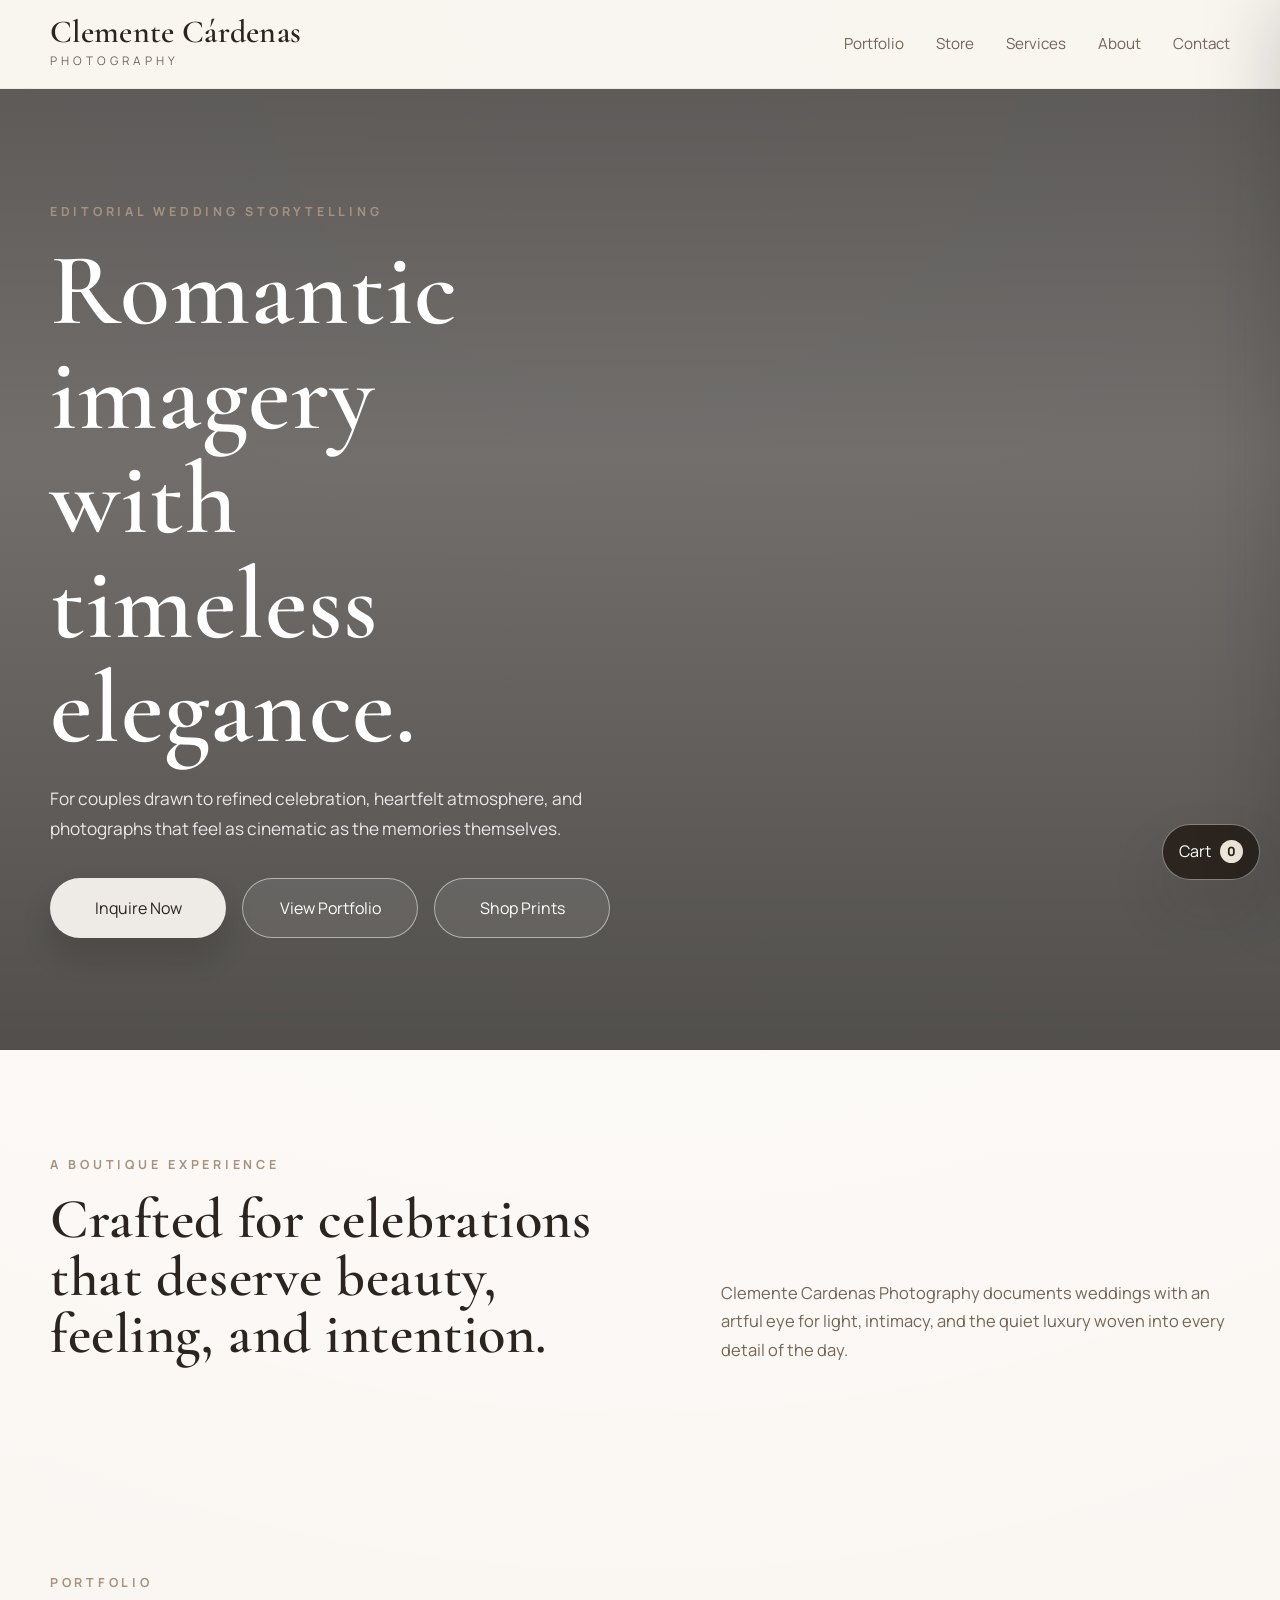
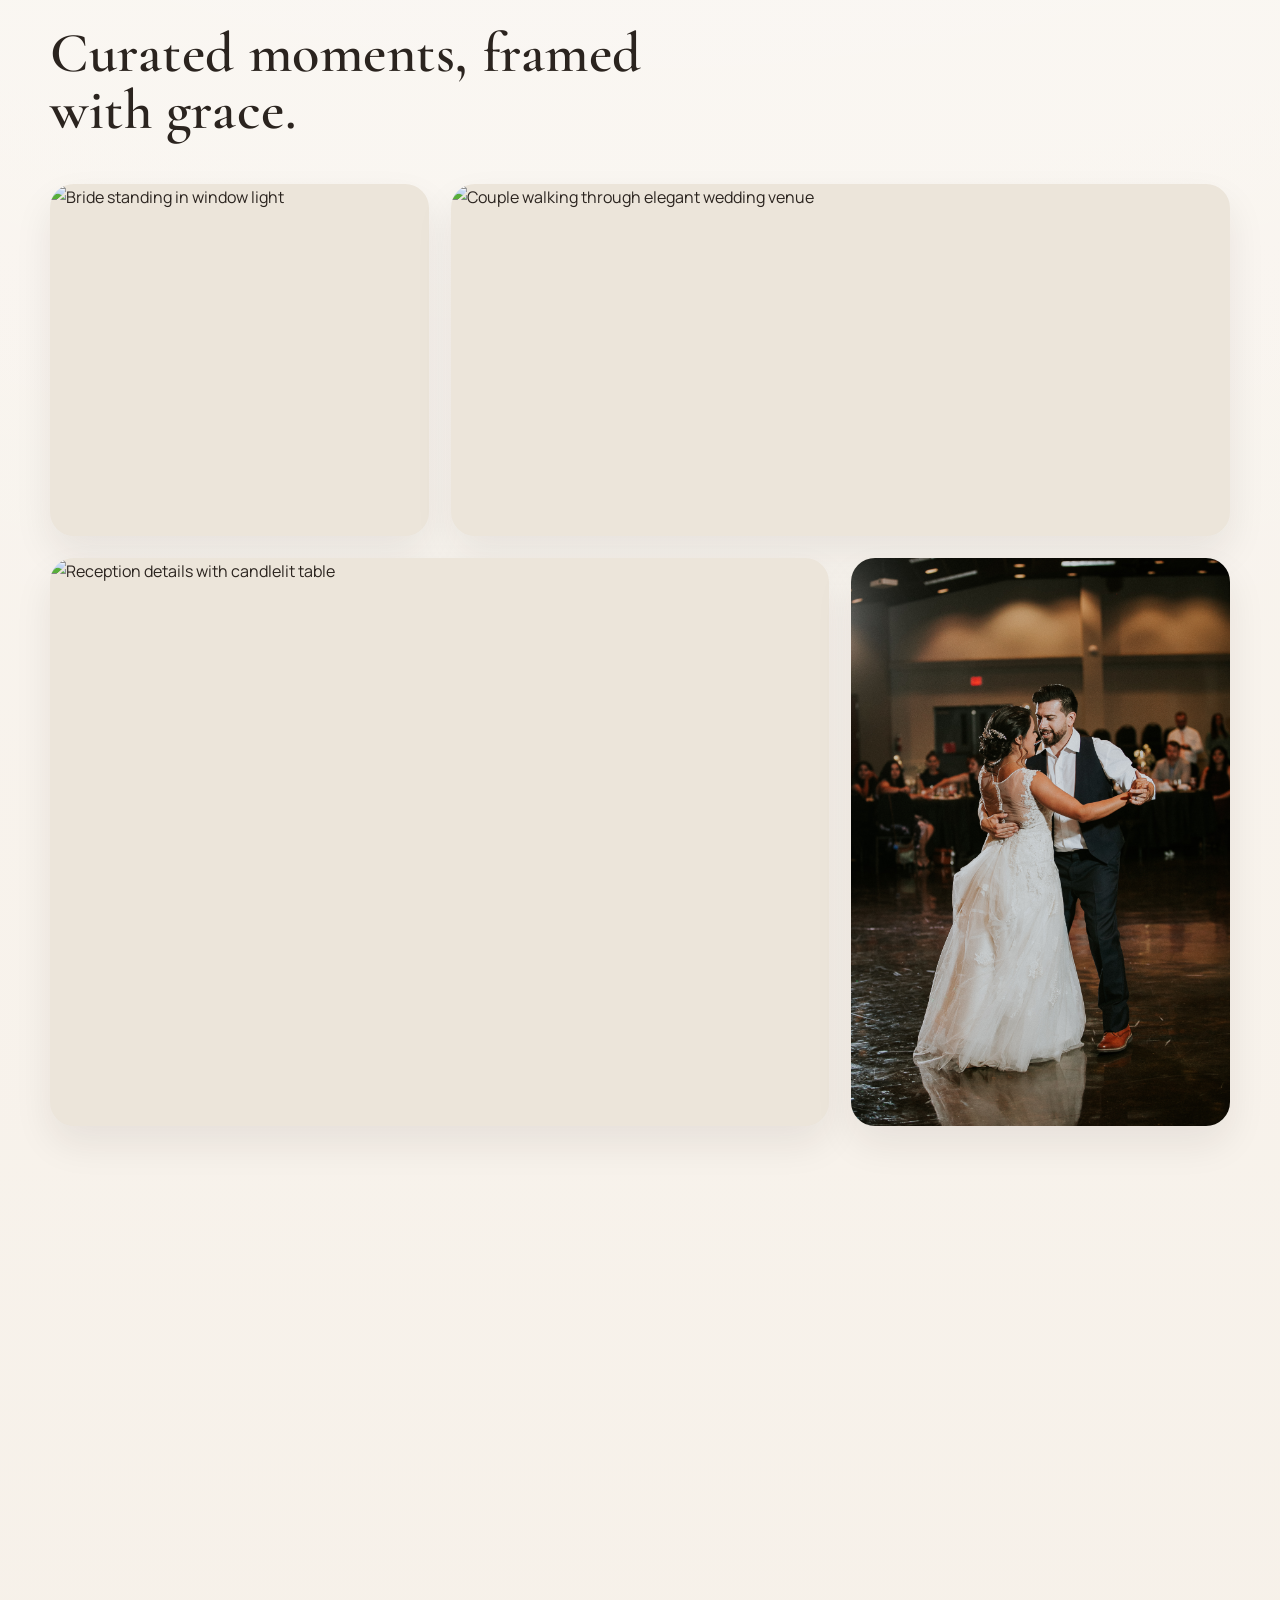
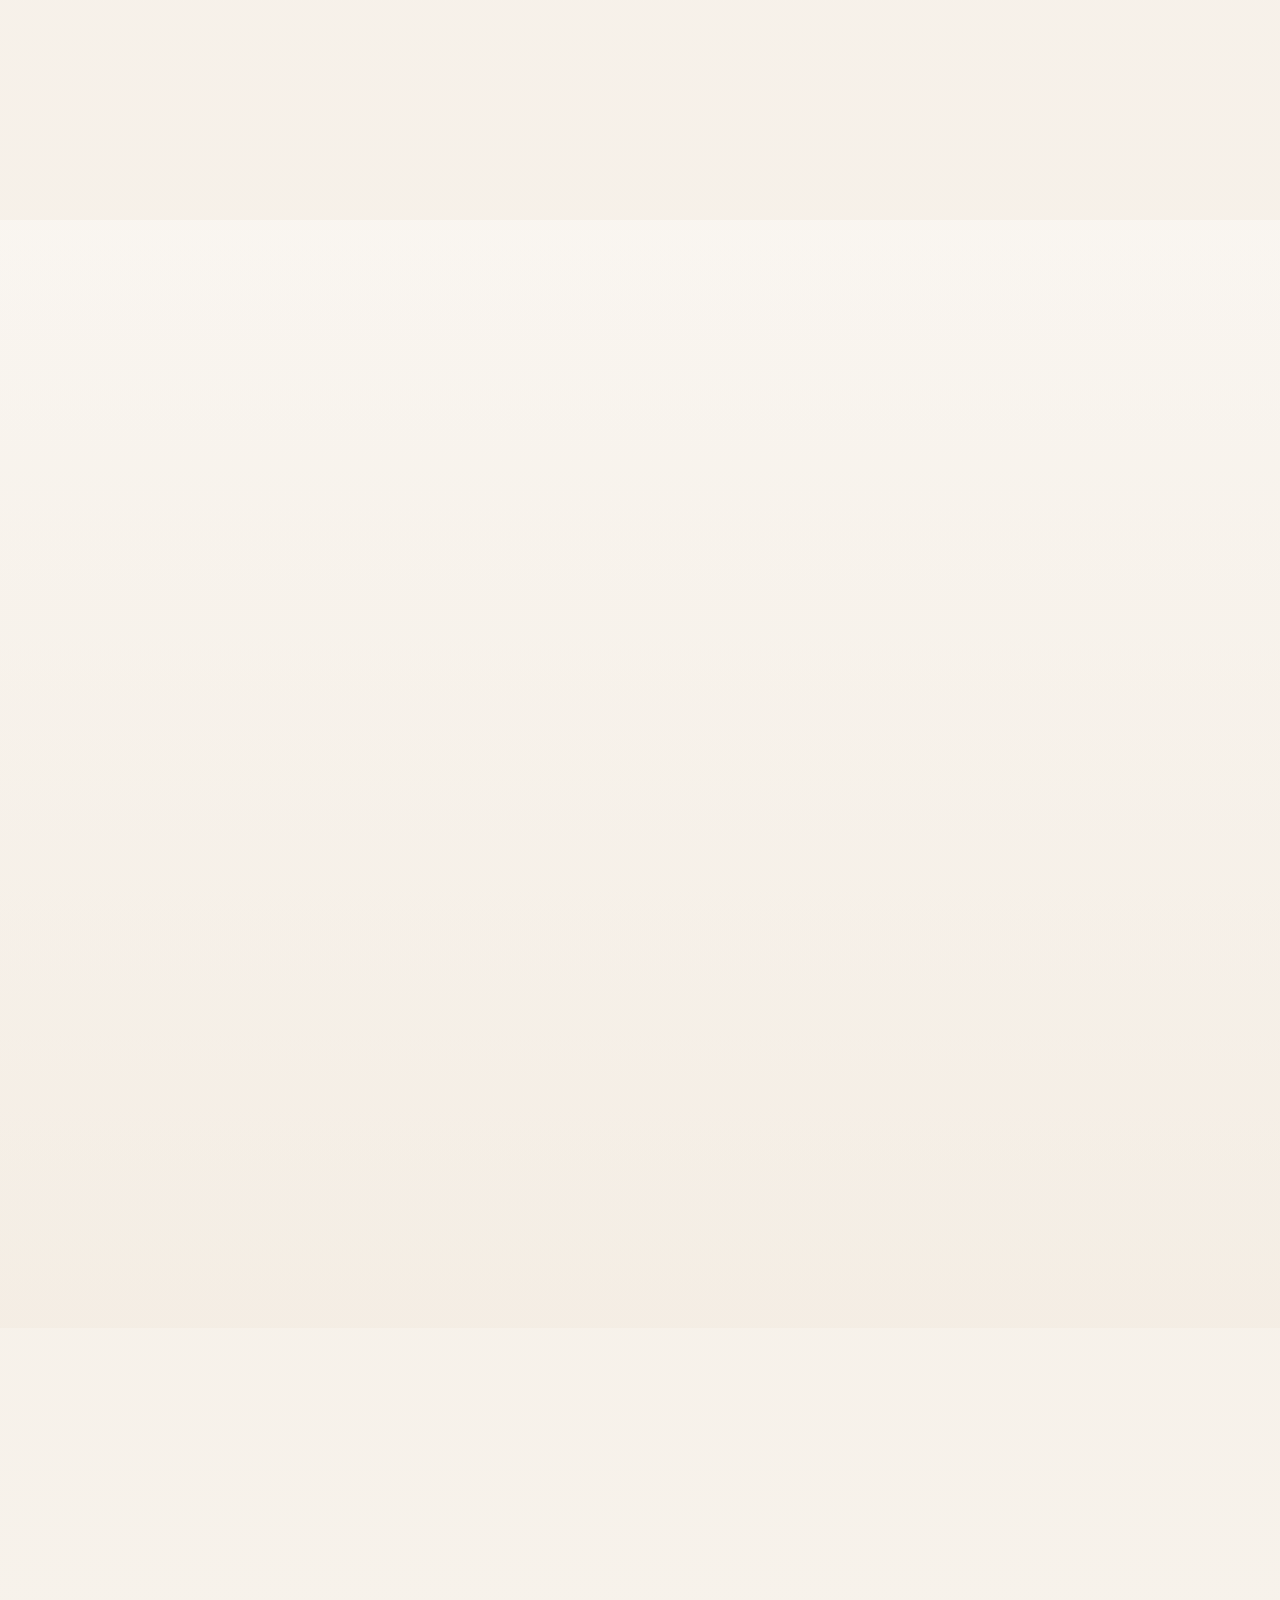
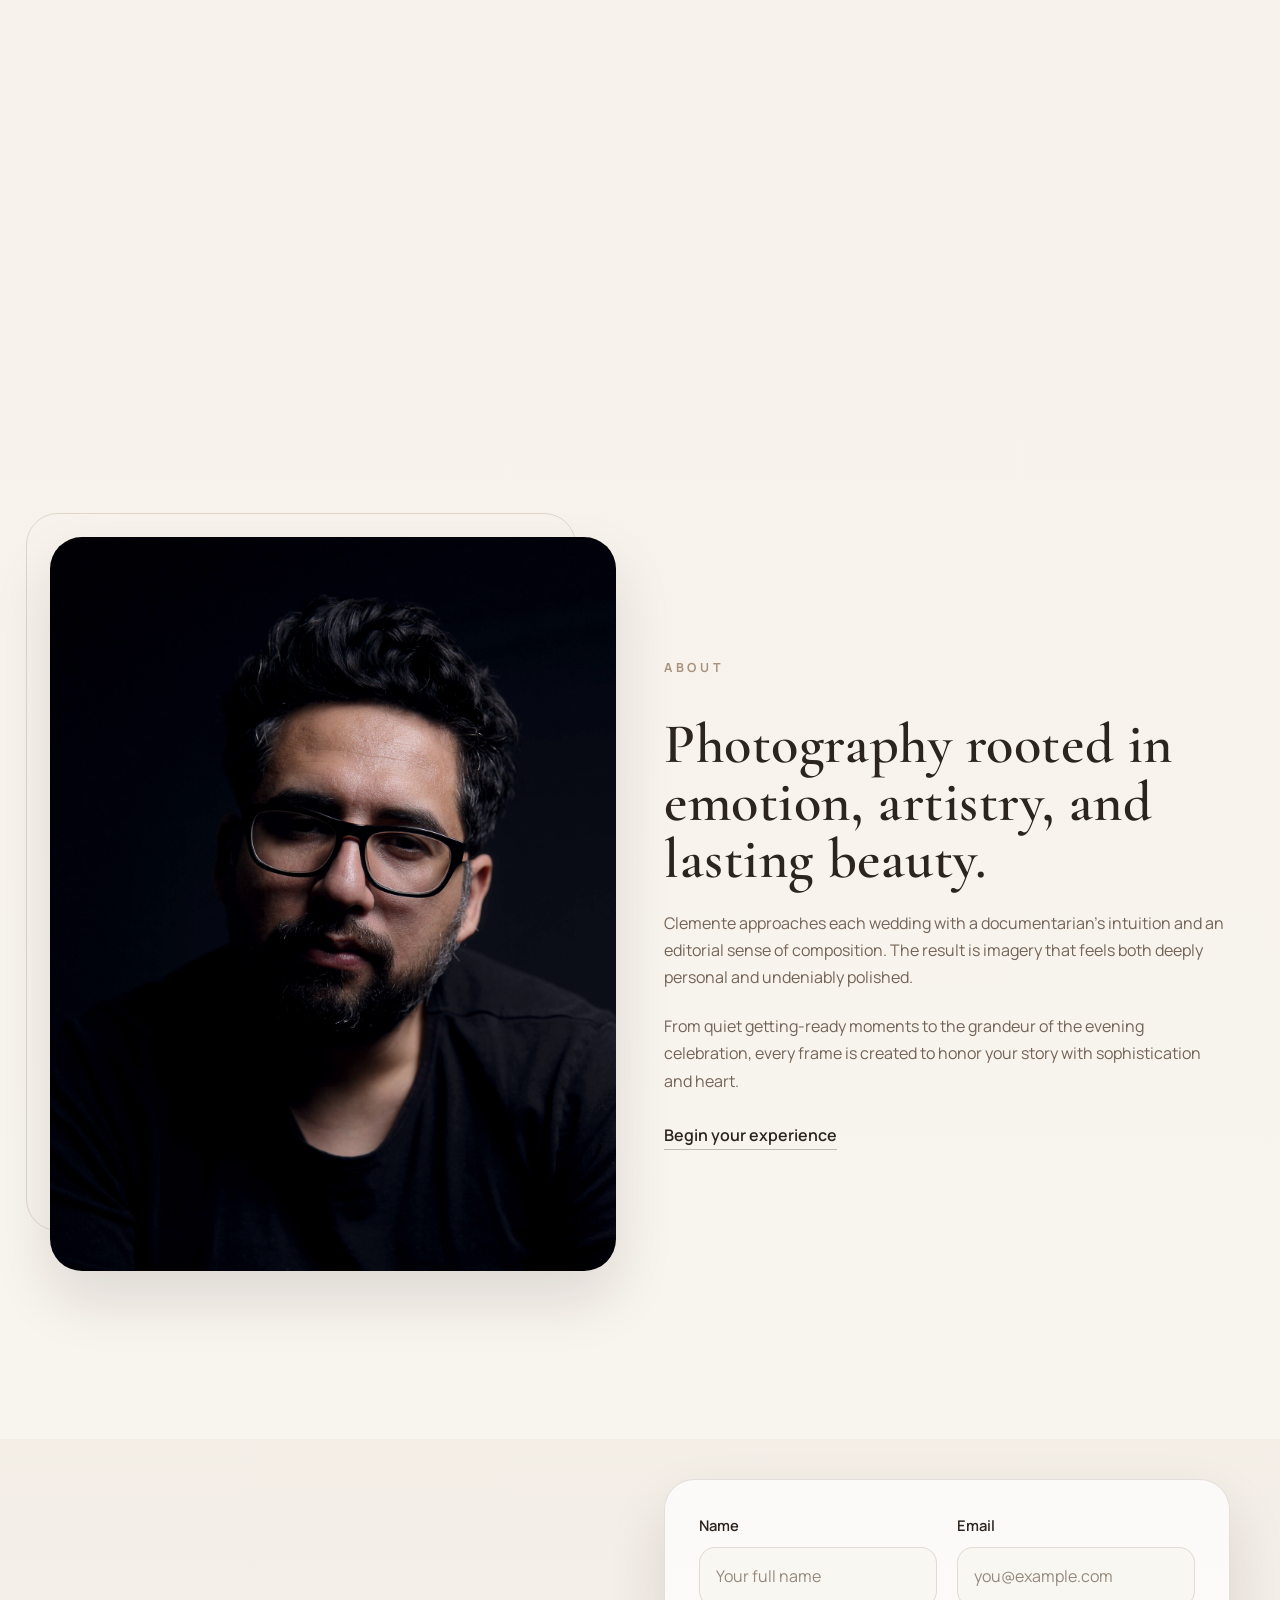
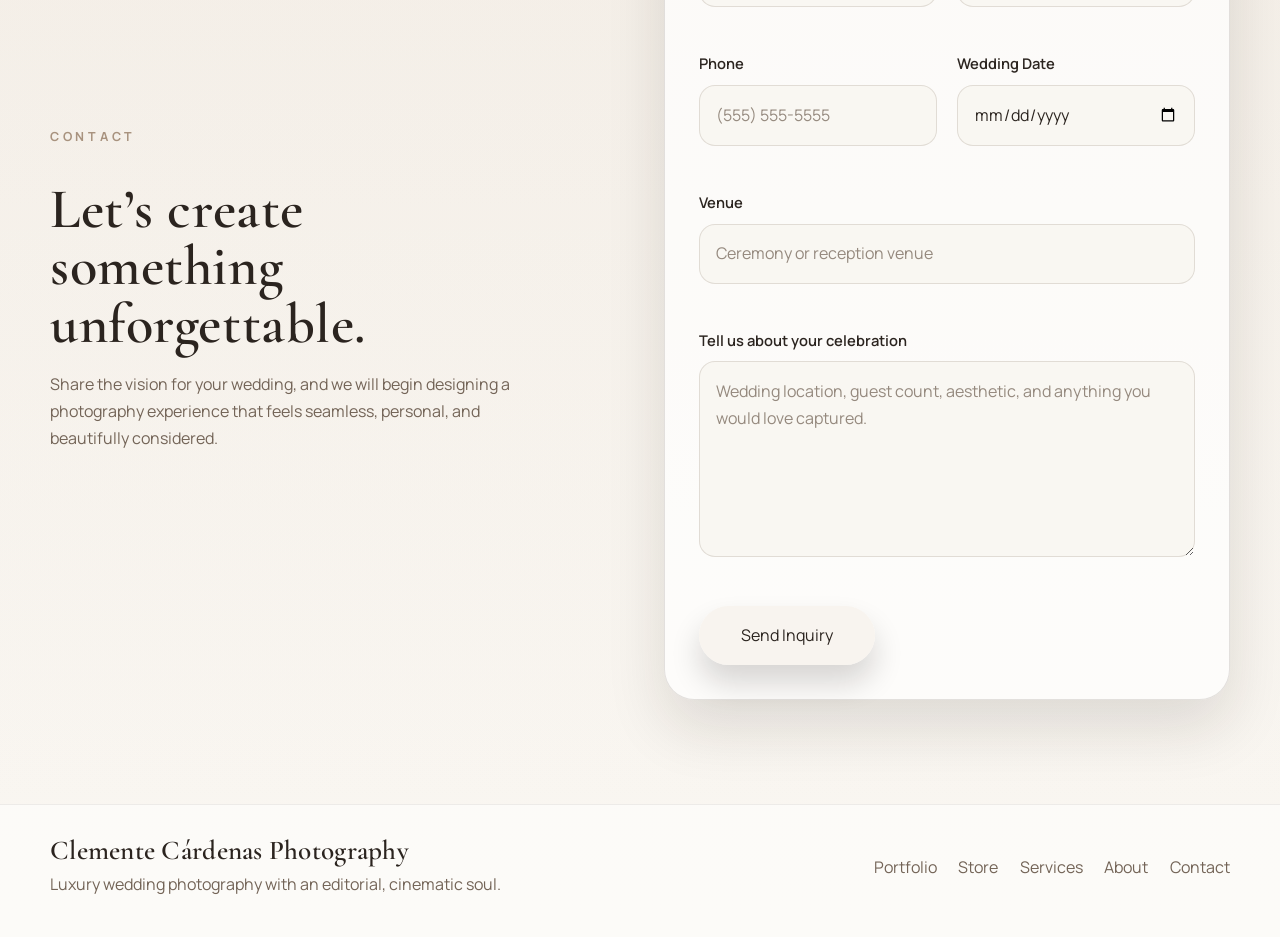
==== index.html @ 3f83f0d5 "Initial wedding photography website" ====
<!DOCTYPE html>
<html lang="en">
<head>
  <meta charset="UTF-8">
  <meta name="viewport" content="width=device-width, initial-scale=1.0">
  <meta
    name="description"
    content="Clemente Cárdenas Photography creates timeless, editorial wedding imagery with an elegant and cinematic approach."
  >
  <title>Clemente Cárdenas Photography | Luxury Wedding Photography</title>
  <link rel="preconnect" href="https://fonts.googleapis.com">
  <link rel="preconnect" href="https://fonts.gstatic.com" crossorigin>
  <link
    href="https://fonts.googleapis.com/css2?family=Cormorant+Garamond:wght@400;500;600;700&family=Manrope:wght@400;500;600;700&display=swap"
    rel="stylesheet"
  >
  <link rel="stylesheet" href="style.css">
</head>
<body>
  <header class="site-header" id="top">
    <nav class="navbar">
      <a class="brand" href="#hero" aria-label="Clemente Cardenas Photography home">
        <span class="brand-mark">Clemente Cárdenas</span>
        <span class="brand-subtitle">Photography</span>
      </a>

      <button
        class="nav-toggle"
        type="button"
        aria-expanded="false"
        aria-controls="nav-menu"
        aria-label="Open navigation menu"
      >
        <span></span>
        <span></span>
      </button>

      <div class="nav-menu" id="nav-menu">
        <a href="#portfolio">Portfolio</a>
        <a href="#store">Store</a>
        <a href="#services">Services</a>
        <a href="#about">About</a>
        <a href="#contact">Contact</a>
      </div>
    </nav>
  </header>

  <main>
    <!-- Hero -->
    <section class="hero" id="hero" aria-label="Featured wedding photography slideshow">
      <div class="hero-slides" aria-hidden="true">
        <div class="hero-slide is-active" style="background-image: url('images/hero-01.jpg');"></div>
        <div class="hero-slide" style="background-image: url('images/hero-02.jpg');"></div>
        <div class="hero-slide" style="background-image: url('images/hero-03.jpg');"></div>
      </div>
      <div class="hero-overlay"></div>

      <div class="hero-content section-shell">
        <p class="eyebrow">Editorial wedding storytelling</p>
        <h1>Romantic imagery with timeless elegance.</h1>
        <p class="hero-text">
          For couples drawn to refined celebration, heartfelt atmosphere, and photographs
          that feel as cinematic as the memories themselves.
        </p>
        <div class="hero-actions">
          <a class="button button-primary" href="#contact">Inquire Now</a>
          <a class="button button-secondary" href="#portfolio">View Portfolio</a>
          <a class="button button-secondary" href="#store">Shop Prints</a>
        </div>
      </div>
    </section>

    <!-- Intro -->
    <section class="intro section-shell section-spacing">
      <div class="intro-copy">
        <p class="eyebrow">A boutique experience</p>
        <h2>Crafted for celebrations that deserve beauty, feeling, and intention.</h2>
      </div>
      <p class="intro-text">
        Clemente Cardenas Photography documents weddings with an artful eye for light,
        intimacy, and the quiet luxury woven into every detail of the day.
      </p>
    </section>

    <!-- Portfolio -->
    <section class="portfolio section-spacing" id="portfolio">
      <div class="section-shell">
        <div class="section-heading">
          <p class="eyebrow">Portfolio</p>
          <h2>Curated moments, framed with grace.</h2>
        </div>

        <div class="portfolio-grid">
          <article class="portfolio-card portrait">
            <img src="images/vanessa&anthony-303.jpg" alt="Bride standing in window light">
            <div class="portfolio-overlay">
              <span>Bridal editorial</span>
            </div>
          </article>
          <article class="portfolio-card landscape">
            <img src="images/vanessa&anthony-309.jpg" alt="Couple walking through elegant wedding venue">
            <div class="portfolio-overlay">
              <span>Wedding day romance</span>
            </div>
          </article>
          <article class="portfolio-card landscape">
            <img src="images/moses&ileanawedding-500.jpg" alt="Reception details with candlelit table">
            <div class="portfolio-overlay">
              <span>Refined details</span>
            </div>
          </article>
          <article class="portfolio-card portrait">
            <img src="images/juany&clement-526.jpg" alt="Couple portrait at sunset">
            <div class="portfolio-overlay">
              <span>Cinematic portraiture</span>
            </div>
          </article>
          <article class="portfolio-card portrait">
            <img src="images/juany&clement-353.jpg" alt="Elegant engagement session embrace">
            <div class="portfolio-overlay">
              <span>Engagement story</span>
            </div>
          </article>
          <article class="portfolio-card landscape">
            <img src="images/moses&ileanawedding-776.jpg" alt="Wedding ceremony floral aisle">
            <div class="portfolio-overlay">
              <span>Signature celebrations</span>
            </div>
          </article>
        </div>
      </div>
    </section>


    <!-- Store -->
    <section class="store section-spacing" id="store">
      <div class="section-shell">
        <div class="store-heading">
          <div class="section-heading">
            <p class="eyebrow">Fine Art Store</p>
            <h2>Gallery pieces for homes that hold a story.</h2>
          </div>
          <p class="store-intro">
            Choose a favorite image, select a finish, and begin a print order. Each piece is
            prepared as a fine art print inquiry so sizing, paper, and delivery can be confirmed personally.
          </p>
        </div>

        <div class="store-grid" aria-label="Prints available for purchase">
          <article class="store-card" data-title="Bridal Window Light" data-price="145" data-image="images/vanessa&anthony-303.jpg">
            <img src="images/vanessa&anthony-303.jpg" alt="Fine art bridal portrait print">
            <div class="store-card-body">
              <p class="store-category">Bridal Editorial</p>
              <h3>Bridal Window Light</h3>
              <p class="store-price">From $145</p>
              <label>
                Finish
                <select class="store-option" aria-label="Choose print finish for Bridal Window Light">
                  <option value="11x14 Fine Art Print" data-price="145">11x14 Fine Art Print</option>
                  <option value="16x20 Museum Print" data-price="225">16x20 Museum Print</option>
                  <option value="24x36 Framed Print" data-price="425">24x36 Framed Print</option>
                </select>
              </label>
              <button class="store-add" type="button">Add to Cart</button>
            </div>
          </article>

          <article class="store-card" data-title="Estate Walk" data-price="165" data-image="images/vanessa&anthony-309.jpg">
            <img src="images/vanessa&anthony-309.jpg" alt="Couple walking through an elegant estate">
            <div class="store-card-body">
              <p class="store-category">Wedding Romance</p>
              <h3>Estate Walk</h3>
              <p class="store-price">From $165</p>
              <label>
                Finish
                <select class="store-option" aria-label="Choose print finish for Estate Walk">
                  <option value="12x18 Fine Art Print" data-price="165">12x18 Fine Art Print</option>
                  <option value="20x30 Museum Print" data-price="275">20x30 Museum Print</option>
                  <option value="30x40 Framed Print" data-price="525">30x40 Framed Print</option>
                </select>
              </label>
              <button class="store-add" type="button">Add to Cart</button>
            </div>
          </article>

          <article class="store-card" data-title="Candlelit Table" data-price="125" data-image="images/moses&ileanawedding-500.jpg">
            <img src="images/moses&ileanawedding-500.jpg" alt="Candlelit wedding reception detail print">
            <div class="store-card-body">
              <p class="store-category">Reception Detail</p>
              <h3>Candlelit Table</h3>
              <p class="store-price">From $125</p>
              <label>
                Finish
                <select class="store-option" aria-label="Choose print finish for Candlelit Table">
                  <option value="10x15 Fine Art Print" data-price="125">10x15 Fine Art Print</option>
                  <option value="16x24 Museum Print" data-price="215">16x24 Museum Print</option>
                  <option value="24x36 Framed Print" data-price="425">24x36 Framed Print</option>
                </select>
              </label>
              <button class="store-add" type="button">Add to Cart</button>
            </div>
          </article>

          <article class="store-card" data-title="Golden Hour Vows" data-price="145" data-image="images/juany&clement-526.jpg">
            <img src="images/juany&clement-526.jpg" alt="Romantic couple portrait fine art print">
            <div class="store-card-body">
              <p class="store-category">Cinematic Portrait</p>
              <h3>Golden Hour Vows</h3>
              <p class="store-price">From $145</p>
              <label>
                Finish
                <select class="store-option" aria-label="Choose print finish for Golden Hour Vows">
                  <option value="11x14 Fine Art Print" data-price="145">11x14 Fine Art Print</option>
                  <option value="16x20 Museum Print" data-price="225">16x20 Museum Print</option>
                  <option value="24x36 Framed Print" data-price="425">24x36 Framed Print</option>
                </select>
              </label>
              <button class="store-add" type="button">Add to Cart</button>
            </div>
          </article>
        </div>
      </div>
    </section>

    <aside class="cart-panel" id="cart-panel" aria-label="Print order cart" aria-hidden="true">
      <div class="cart-header">
        <div>
          <p class="eyebrow">Print Order</p>
          <h2>Your Cart</h2>
        </div>
        <button class="cart-close" type="button" aria-label="Close cart">Close</button>
      </div>
      <div class="cart-items" id="cart-items"></div>
      <p class="cart-empty" id="cart-empty">Your cart is empty. Add a print from the store gallery.</p>
      <div class="cart-footer">
        <div class="cart-total-row">
          <span>Estimated total</span>
          <strong id="cart-total">$0</strong>
        </div>
        <form class="cart-form" id="cart-form" novalidate>
          <label for="cart-name">Name</label>
          <input id="cart-name" type="text" placeholder="Your full name" required>
          <label for="cart-email">Email</label>
          <input id="cart-email" type="email" placeholder="you@example.com" required>
          <label for="cart-notes">Delivery Notes</label>
          <textarea id="cart-notes" rows="4" placeholder="Shipping city, preferred size notes, or framing questions."></textarea>
          <button class="button button-primary" type="submit">Request Purchase</button>
          <p class="form-status" id="cart-status" aria-live="polite"></p>
        </form>
      </div>
    </aside>
    <button class="cart-launcher" id="cart-launcher" type="button" aria-controls="cart-panel" aria-expanded="false">
      Cart <span id="cart-count">0</span>
    </button>
    <div class="cart-backdrop" id="cart-backdrop" hidden></div>

    <!-- Services -->
    <section class="services section-spacing" id="services">
      <div class="section-shell">
        <div class="section-heading">
          <p class="eyebrow">Services</p>
          <h2>An elevated collection for every chapter.</h2>
        </div>

        <div class="services-grid">
          <article class="service-card">
            <h3>Wedding Day Coverage</h3>
            <p>
              Full-day storytelling with a calm, attentive presence and artful direction
              that preserves every emotional highlight.
            </p>
          </article>
          <article class="service-card">
            <h3>Engagement Sessions</h3>
            <p>
              Editorial portraits designed to reflect your connection, style, and the
              anticipation leading into your celebration.
            </p>
          </article>
          <article class="service-card">
            <h3>Bridal Portraits</h3>
            <p>
              A dedicated portrait experience focused on elegance, movement, and refined
              details in a beautifully chosen setting.
            </p>
          </article>
          <article class="service-card">
            <h3>Albums and Fine Art Prints</h3>
            <p>
              Heirloom keepsakes crafted with premium materials so your photographs can be
              lived with, held, and passed down.
            </p>
          </article>
        </div>
      </div>
    </section>

    <!-- About -->
    <section class="about section-spacing" id="about">
      <div class="section-shell about-layout">
        <div class="about-image-wrap">
          <img src="images/clementecardenas.jpg" alt="Portrait of wedding photographer Clemente Cárdenas">
        </div>
        <div class="about-copy">
          <p class="eyebrow">About</p>
          <h2>Photography rooted in emotion, artistry, and lasting beauty.</h2>
          <p>
            Clemente approaches each wedding with a documentarian's intuition and an
            editorial sense of composition. The result is imagery that feels both deeply
            personal and undeniably polished.
          </p>
          <p>
            From quiet getting-ready moments to the grandeur of the evening celebration,
            every frame is created to honor your story with sophistication and heart.
          </p>
          <a class="text-link" href="#contact">Begin your experience</a>
        </div>
      </div>
    </section>

    <!-- Contact -->
    <section class="contact section-spacing" id="contact">
      <div class="section-shell contact-layout">
        <div class="contact-copy">
          <p class="eyebrow">Contact</p>
          <h2>Let’s create something unforgettable.</h2>
          <p>
            Share the vision for your wedding, and we will begin designing a photography
            experience that feels seamless, personal, and beautifully considered.
          </p>
        </div>

        <form class="contact-form" id="contact-form" novalidate>
          <div class="form-grid">
            <div class="form-field">
              <label for="name">Name</label>
              <input id="name" name="name" type="text" placeholder="Your full name" required>
              <small class="error-message"></small>
            </div>

            <div class="form-field">
              <label for="email">Email</label>
              <input id="email" name="email" type="email" placeholder="you@example.com" required>
              <small class="error-message"></small>
            </div>

            <div class="form-field">
              <label for="phone">Phone</label>
              <input id="phone" name="phone" type="tel" placeholder="(555) 555-5555" required>
              <small class="error-message"></small>
            </div>

            <div class="form-field">
              <label for="date">Wedding Date</label>
              <input id="date" name="date" type="date" required>
              <small class="error-message"></small>
            </div>

            <div class="form-field form-field-full">
              <label for="venue">Venue</label>
              <input id="venue" name="venue" type="text" placeholder="Ceremony or reception venue" required>
              <small class="error-message"></small>
            </div>

            <div class="form-field form-field-full">
              <label for="message">Tell us about your celebration</label>
              <textarea
                id="message"
                name="message"
                rows="6"
                placeholder="Wedding location, guest count, aesthetic, and anything you would love captured."
                required
              ></textarea>
              <small class="error-message"></small>
            </div>
          </div>

          <div class="form-actions">
            <button class="button button-primary" type="submit">Send Inquiry</button>
            <p class="form-status" id="form-status" aria-live="polite"></p>
          </div>
        </form>
      </div>
    </section>
  </main>

  <footer class="site-footer">
    <div class="section-shell footer-layout">
      <div>
        <p class="footer-brand">Clemente Cárdenas Photography</p>
        <p class="footer-copy">Luxury wedding photography with an editorial, cinematic soul.</p>
      </div>
      <div class="footer-links">
        <a href="#portfolio">Portfolio</a>
        <a href="#store">Store</a>
        <a href="#services">Services</a>
        <a href="#about">About</a>
        <a href="#contact">Contact</a>
      </div>
    </div>
  </footer>

  <script src="script.js"></script>
</body>
</html>
---- style.css ----
:root {
  /* Warm neutral palette for a soft luxury look. */
  --color-ivory: #f8f4ee;
  --color-cream: #f1e8dc;
  --color-sand: #ddd0c2;
  --color-taupe: #a8927e;
  --color-warm-gray: #736457;
  --color-charcoal: #2b241f;
  --color-white: #ffffff;
  --color-border: rgba(67, 53, 42, 0.14);
  --color-overlay: rgba(22, 18, 15, 0.44);
  --shadow-soft: 0 28px 60px rgba(34, 25, 20, 0.12);
  --shadow-card: 0 18px 38px rgba(40, 31, 26, 0.08);
  --max-width: 1180px;
  --nav-height: 88px;
  --ease: 0.45s ease;
}

*,
*::before,
*::after {
  box-sizing: border-box;
}

html {
  scroll-behavior: smooth;
}

body {
  margin: 0;
  font-family: "Manrope", sans-serif;
  background:
    radial-gradient(circle at top, rgba(255, 255, 255, 0.75), transparent 32%),
    linear-gradient(180deg, #fbf8f4 0%, #f6f0e8 50%, #f9f6f1 100%);
  color: var(--color-charcoal);
  line-height: 1.7;
}

img {
  display: block;
  width: 100%;
}

a {
  color: inherit;
  text-decoration: none;
}

button,
input,
textarea {
  font: inherit;
}

main {
  overflow: clip;
}

.section-shell {
  width: min(calc(100% - 3rem), var(--max-width));
  margin: 0 auto;
}

.section-spacing {
  padding: 6.5rem 0;
}

.eyebrow {
  margin: 0 0 1rem;
  font-size: 0.78rem;
  font-weight: 700;
  letter-spacing: 0.3em;
  text-transform: uppercase;
  color: var(--color-taupe);
}

h1,
h2,
h3,
.brand-mark,
.footer-brand {
  font-family: "Cormorant Garamond", serif;
  font-weight: 600;
  line-height: 1.02;
  letter-spacing: 0.01em;
}

h1 {
  margin: 0 0 1.5rem;
  font-size: clamp(3.8rem, 8vw, 6.8rem);
}

h2 {
  margin: 0;
  font-size: clamp(2.4rem, 4.4vw, 4rem);
}

h3 {
  margin: 0 0 1rem;
  font-size: 2rem;
}

p {
  margin: 0;
}

.site-header {
  /* Frosted sticky navigation keeps the site feeling polished while scrolling. */
  position: sticky;
  top: 0;
  z-index: 1000;
  backdrop-filter: blur(18px);
  background: rgba(248, 244, 238, 0.78);
  border-bottom: 1px solid rgba(67, 53, 42, 0.08);
}

.navbar {
  width: min(calc(100% - 3rem), var(--max-width));
  min-height: var(--nav-height);
  margin: 0 auto;
  display: flex;
  align-items: center;
  justify-content: space-between;
  gap: 1rem;
}

.brand {
  display: inline-flex;
  flex-direction: column;
  gap: 0.15rem;
}

.brand-mark {
  font-size: 2rem;
}

.brand-subtitle {
  font-size: 0.74rem;
  letter-spacing: 0.34em;
  text-transform: uppercase;
  color: var(--color-warm-gray);
}

.nav-menu {
  display: flex;
  align-items: center;
  gap: 2rem;
}

.nav-menu a {
  position: relative;
  font-size: 0.95rem;
  color: var(--color-warm-gray);
  transition: color var(--ease);
}

.nav-menu a::after {
  content: "";
  position: absolute;
  left: 0;
  bottom: -0.45rem;
  width: 100%;
  height: 1px;
  background: var(--color-charcoal);
  transform: scaleX(0);
  transform-origin: left;
  transition: transform var(--ease);
}

.nav-menu a:hover,
.nav-menu a:focus-visible {
  color: var(--color-charcoal);
}

.nav-menu a:hover::after,
.nav-menu a:focus-visible::after {
  transform: scaleX(1);
}

.nav-toggle {
  display: none;
  padding: 0;
  border: 0;
  background: transparent;
  cursor: pointer;
}

.nav-toggle span {
  display: block;
  width: 1.55rem;
  height: 1px;
  margin: 0.35rem 0;
  background: var(--color-charcoal);
  transition: transform var(--ease), opacity var(--ease);
}

.hero {
  position: relative;
  min-height: calc(100vh - var(--nav-height));
  display: grid;
  align-items: center;
  isolation: isolate;
}

.hero-slides,
.hero-overlay {
  position: absolute;
  inset: 0;
}

.hero-slides {
  z-index: -3;
}

.hero-slide {
  /* Slides fade and gently scale for a cinematic transition. */
  position: absolute;
  inset: 0;
  background-position: center;
  background-repeat: no-repeat;
  background-size: cover;
  opacity: 0;
  transform: scale(1.04);
  transition: opacity 1.8s ease, transform 6.5s ease;
}

.hero-slide.is-active {
  opacity: 1;
  transform: scale(1);
}

.hero-overlay {
  z-index: -2;
  background:
    linear-gradient(180deg, rgba(13, 10, 8, 0.42) 0%, rgba(17, 13, 11, 0.28) 38%, rgba(12, 10, 8, 0.5) 100%),
    var(--color-overlay);
}

.hero-content {
  position: relative;
  padding: 7rem 0;
  color: var(--color-white);
}

.hero-content h1 {
  max-width: 10ch;
}

.hero-text {
  max-width: 39rem;
  font-size: 1.08rem;
  color: rgba(255, 255, 255, 0.86);
}

.hero-actions {
  display: flex;
  flex-wrap: wrap;
  gap: 1rem;
  margin-top: 2.2rem;
}

.button {
  display: inline-flex;
  align-items: center;
  justify-content: center;
  min-width: 11rem;
  padding: 0.95rem 1.7rem;
  border: 1px solid transparent;
  border-radius: 999px;
  transition:
    transform var(--ease),
    background-color var(--ease),
    color var(--ease),
    border-color var(--ease),
    box-shadow var(--ease);
}

.button:hover,
.button:focus-visible {
  transform: translateY(-2px);
}

.button-primary {
  background: rgba(248, 244, 238, 0.94);
  color: var(--color-charcoal);
  box-shadow: 0 18px 30px rgba(17, 12, 10, 0.16);
}

.button-primary:hover,
.button-primary:focus-visible {
  background: var(--color-white);
}

.button-secondary {
  color: var(--color-white);
  border-color: rgba(255, 255, 255, 0.5);
  background: rgba(255, 255, 255, 0.08);
}

.button-secondary:hover,
.button-secondary:focus-visible {
  background: rgba(255, 255, 255, 0.16);
  border-color: rgba(255, 255, 255, 0.8);
}

.intro {
  display: grid;
  grid-template-columns: 1.1fr 0.9fr;
  gap: 3rem;
  align-items: end;
}

.intro-text {
  max-width: 32rem;
  color: var(--color-warm-gray);
  font-size: 1.03rem;
}

.section-heading {
  display: grid;
  gap: 1rem;
  margin-bottom: 2.8rem;
  max-width: 40rem;
}

.portfolio-grid {
  display: grid;
  grid-template-columns: repeat(12, 1fr);
  gap: 1.35rem;
}

.portfolio-card {
  position: relative;
  overflow: hidden;
  min-height: 22rem;
  border-radius: 1.5rem;
  background: #ece5da;
  box-shadow: var(--shadow-card);
}

.portfolio-card.portrait {
  grid-column: span 4;
}

.portfolio-card.landscape {
  grid-column: span 8;
}

.portfolio-card img {
  height: 100%;
  object-fit: cover;
  transition: transform 0.8s ease;
}

.portfolio-overlay {
  position: absolute;
  inset: auto 0 0;
  padding: 1.35rem 1.4rem;
  color: var(--color-white);
  background: linear-gradient(180deg, transparent 0%, rgba(18, 13, 10, 0.78) 100%);
  opacity: 0;
  transition: opacity var(--ease);
}

.portfolio-card:hover img,
.portfolio-card:focus-within img {
  transform: scale(1.06);
}

.portfolio-card:hover .portfolio-overlay,
.portfolio-card:focus-within .portfolio-overlay {
  opacity: 1;
}

.services-grid {
  display: grid;
  grid-template-columns: repeat(4, minmax(0, 1fr));
  gap: 1.35rem;
}

.service-card {
  padding: 2rem;
  border: 1px solid var(--color-border);
  border-radius: 1.5rem;
  background: rgba(255, 255, 255, 0.56);
  box-shadow: var(--shadow-card);
  transition: transform var(--ease), border-color var(--ease), background-color var(--ease);
}

.service-card:hover,
.service-card:focus-within {
  transform: translateY(-6px);
  border-color: rgba(115, 100, 87, 0.3);
  background: rgba(255, 255, 255, 0.72);
}

.service-card p {
  color: var(--color-warm-gray);
}

.about-layout,
.contact-layout {
  display: grid;
  grid-template-columns: repeat(2, minmax(0, 1fr));
  gap: 3rem;
  align-items: center;
}

.about-image-wrap {
  position: relative;
}

.about-image-wrap::before {
  content: "";
  position: absolute;
  inset: -1.5rem 2.5rem 2.5rem -1.5rem;
  border: 1px solid rgba(168, 146, 126, 0.3);
  border-radius: 2rem;
}

.about-image-wrap img {
  position: relative;
  min-height: 34rem;
  object-fit: cover;
  border-radius: 2rem;
  box-shadow: var(--shadow-soft);
}

.about-copy {
  display: grid;
  gap: 1.35rem;
}

.about-copy p:not(.eyebrow) {
  color: var(--color-warm-gray);
}

.text-link {
  width: fit-content;
  margin-top: 0.35rem;
  font-weight: 600;
  color: var(--color-charcoal);
  border-bottom: 1px solid rgba(43, 36, 31, 0.28);
}

.contact {
  position: relative;
}

.contact::before {
  content: "";
  position: absolute;
  inset: 4rem 0 0;
  background: linear-gradient(180deg, rgba(221, 208, 194, 0.18) 0%, rgba(255, 255, 255, 0) 100%);
  pointer-events: none;
}

.contact-copy {
  display: grid;
  gap: 1.1rem;
  max-width: 31rem;
}

.contact-copy p:not(.eyebrow) {
  color: var(--color-warm-gray);
}

.contact-form {
  /* Elevated form card to separate inquiry flow from the page background. */
  position: relative;
  padding: 2.1rem;
  border: 1px solid var(--color-border);
  border-radius: 1.9rem;
  background: rgba(255, 255, 255, 0.7);
  box-shadow: var(--shadow-soft);
}

.form-grid {
  display: grid;
  grid-template-columns: repeat(2, minmax(0, 1fr));
  gap: 1.2rem;
}

.form-field {
  display: grid;
  gap: 0.55rem;
}

.form-field-full {
  grid-column: 1 / -1;
}

.form-field label {
  font-size: 0.92rem;
  font-weight: 600;
  color: var(--color-charcoal);
}

.form-field input,
.form-field textarea {
  width: 100%;
  padding: 0.95rem 1rem;
  border: 1px solid rgba(115, 100, 87, 0.18);
  border-radius: 1rem;
  background: rgba(249, 246, 241, 0.88);
  color: var(--color-charcoal);
  transition: border-color var(--ease), box-shadow var(--ease), background-color var(--ease);
}

.form-field input:focus,
.form-field textarea:focus {
  outline: none;
  border-color: rgba(115, 100, 87, 0.42);
  box-shadow: 0 0 0 4px rgba(221, 208, 194, 0.42);
  background: var(--color-white);
}

.form-field input::placeholder,
.form-field textarea::placeholder {
  color: rgba(115, 100, 87, 0.75);
}

.form-field.is-invalid input,
.form-field.is-invalid textarea {
  border-color: #a1584b;
}

.error-message {
  min-height: 1rem;
  font-size: 0.82rem;
  color: #8e453b;
}

.form-actions {
  display: flex;
  align-items: center;
  justify-content: space-between;
  gap: 1rem;
  margin-top: 1.5rem;
}

.form-status {
  min-height: 1.2rem;
  color: var(--color-warm-gray);
  font-size: 0.92rem;
}

.site-footer {
  padding: 2rem 0 2.4rem;
  border-top: 1px solid rgba(67, 53, 42, 0.08);
  background: rgba(255, 255, 255, 0.48);
}

.footer-layout {
  display: flex;
  align-items: center;
  justify-content: space-between;
  gap: 2rem;
}

.footer-brand {
  margin-bottom: 0.4rem;
  font-size: 1.7rem;
}

.footer-copy {
  color: var(--color-warm-gray);
}

.footer-links {
  display: flex;
  flex-wrap: wrap;
  gap: 1.35rem;
  color: var(--color-warm-gray);
}

.footer-links a:hover,
.footer-links a:focus-visible,
.text-link:hover,
.text-link:focus-visible {
  color: var(--color-charcoal);
}

[data-reveal] {
  opacity: 0;
  transform: translateY(28px);
  transition: opacity 0.8s ease, transform 0.8s ease;
}

[data-reveal].is-visible {
  opacity: 1;
  transform: translateY(0);
}


.store {
  background: linear-gradient(180deg, rgba(255, 255, 255, 0.34) 0%, rgba(241, 232, 220, 0.42) 100%);
}

.store-heading {
  display: grid;
  grid-template-columns: 1.1fr 0.9fr;
  gap: 3rem;
  align-items: end;
  margin-bottom: 2.8rem;
}

.store-intro {
  color: var(--color-warm-gray);
  max-width: 34rem;
}

.store-grid {
  display: grid;
  grid-template-columns: repeat(4, minmax(0, 1fr));
  gap: 1.2rem;
}

.store-card {
  overflow: hidden;
  border: 1px solid var(--color-border);
  border-radius: 8px;
  background: rgba(255, 255, 255, 0.72);
  box-shadow: var(--shadow-card);
  transition: transform var(--ease), border-color var(--ease), box-shadow var(--ease);
}

.store-card:hover,
.store-card:focus-within {
  transform: translateY(-5px);
  border-color: rgba(115, 100, 87, 0.34);
  box-shadow: var(--shadow-soft);
}

.store-card img {
  aspect-ratio: 4 / 5;
  object-fit: cover;
}

.store-card-body {
  display: grid;
  gap: 0.9rem;
  padding: 1.15rem;
}

.store-category {
  margin: 0;
  font-size: 0.72rem;
  font-weight: 700;
  letter-spacing: 0.22em;
  text-transform: uppercase;
  color: var(--color-taupe);
}

.store-card h3 {
  margin: 0;
  font-size: 1.55rem;
}

.store-price {
  color: var(--color-warm-gray);
  font-weight: 700;
}

.store-card label,
.cart-form label {
  display: grid;
  gap: 0.45rem;
  font-size: 0.86rem;
  font-weight: 700;
  color: var(--color-charcoal);
}

.store-card select,
.cart-form input,
.cart-form textarea {
  width: 100%;
  border: 1px solid rgba(115, 100, 87, 0.18);
  border-radius: 8px;
  background: rgba(249, 246, 241, 0.92);
  color: var(--color-charcoal);
}

.store-card select {
  padding: 0.72rem 0.8rem;
}

.store-add,
.cart-close,
.cart-remove {
  border: 1px solid rgba(43, 36, 31, 0.18);
  border-radius: 999px;
  background: var(--color-charcoal);
  color: var(--color-white);
  cursor: pointer;
  transition: transform var(--ease), background-color var(--ease), color var(--ease);
}

.store-add {
  padding: 0.75rem 1rem;
}

.store-add:hover,
.store-add:focus-visible,
.cart-close:hover,
.cart-close:focus-visible,
.cart-remove:hover,
.cart-remove:focus-visible {
  transform: translateY(-2px);
  background: var(--color-warm-gray);
}

.cart-launcher {
  position: fixed;
  right: 1.25rem;
  bottom: 1.25rem;
  z-index: 1001;
  display: inline-flex;
  align-items: center;
  gap: 0.55rem;
  border: 1px solid rgba(255, 255, 255, 0.42);
  border-radius: 999px;
  padding: 0.85rem 1rem;
  background: var(--color-charcoal);
  color: var(--color-white);
  box-shadow: var(--shadow-soft);
  cursor: pointer;
}

.cart-launcher span {
  display: inline-grid;
  place-items: center;
  min-width: 1.45rem;
  height: 1.45rem;
  border-radius: 999px;
  background: var(--color-cream);
  color: var(--color-charcoal);
  font-size: 0.8rem;
  font-weight: 800;
}

.cart-panel {
  position: fixed;
  top: 0;
  right: 0;
  bottom: 0;
  z-index: 1003;
  width: min(100%, 28rem);
  display: flex;
  flex-direction: column;
  gap: 1.1rem;
  padding: 1.5rem;
  background: rgba(251, 248, 244, 0.98);
  border-left: 1px solid var(--color-border);
  box-shadow: -30px 0 70px rgba(29, 21, 17, 0.18);
  transform: translateX(105%);
  transition: transform var(--ease);
}

.cart-panel.is-open {
  transform: translateX(0);
}

.cart-header {
  display: flex;
  align-items: flex-start;
  justify-content: space-between;
  gap: 1rem;
  border-bottom: 1px solid var(--color-border);
  padding-bottom: 1rem;
}

.cart-header h2 {
  font-size: 2.2rem;
}

.cart-close,
.cart-remove {
  padding: 0.55rem 0.85rem;
  font-size: 0.82rem;
}

.cart-items {
  display: grid;
  gap: 0.9rem;
  overflow: auto;
}

.cart-item {
  display: grid;
  grid-template-columns: 4.5rem 1fr;
  gap: 0.85rem;
  align-items: center;
  padding: 0.8rem;
  border: 1px solid var(--color-border);
  border-radius: 8px;
  background: rgba(255, 255, 255, 0.68);
}

.cart-item img {
  aspect-ratio: 1;
  object-fit: cover;
  border-radius: 6px;
}

.cart-item h3 {
  margin: 0;
  font-size: 1.2rem;
}

.cart-item p,
.cart-empty {
  color: var(--color-warm-gray);
  font-size: 0.9rem;
}

.cart-item-details {
  display: grid;
  gap: 0.35rem;
}

.cart-item-row,
.cart-total-row {
  display: flex;
  align-items: center;
  justify-content: space-between;
  gap: 1rem;
}

.cart-footer {
  margin-top: auto;
  display: grid;
  gap: 1rem;
  border-top: 1px solid var(--color-border);
  padding-top: 1rem;
}

.cart-total-row {
  font-weight: 700;
}

.cart-total-row strong {
  font-size: 1.35rem;
}

.cart-form {
  display: grid;
  gap: 0.85rem;
}

.cart-form input,
.cart-form textarea {
  padding: 0.78rem 0.85rem;
}

.cart-backdrop {
  position: fixed;
  inset: 0;
  z-index: 1002;
  background: rgba(21, 16, 13, 0.34);
  backdrop-filter: blur(4px);
}

@media (max-width: 1080px) {
  .services-grid,
  .store-grid {
    grid-template-columns: repeat(2, minmax(0, 1fr));
  }

  .portfolio-card.portrait,
  .portfolio-card.landscape {
    grid-column: span 6;
  }

  .about-layout,
  .contact-layout,
  .intro,
  .store-heading {
    grid-template-columns: 1fr;
  }

  .intro-text,
  .contact-copy {
    max-width: none;
  }
}

@media (max-width: 760px) {
  :root {
    --nav-height: 78px;
  }

  .section-shell,
  .navbar {
    width: min(calc(100% - 1.5rem), var(--max-width));
  }

  .section-spacing {
    padding: 4.5rem 0;
  }

  .nav-toggle {
    display: inline-flex;
    flex-direction: column;
    justify-content: center;
  }

  .nav-menu {
    position: absolute;
    top: calc(100% + 0.65rem);
    right: 0.75rem;
    left: 0.75rem;
    display: grid;
    gap: 1rem;
    padding: 1.25rem;
    border: 1px solid var(--color-border);
    border-radius: 1.35rem;
    background: rgba(251, 248, 244, 0.98);
    box-shadow: var(--shadow-card);
    opacity: 0;
    visibility: hidden;
    transform: translateY(-10px);
    transition: opacity var(--ease), transform var(--ease), visibility var(--ease);
  }

  .nav-menu.is-open {
    opacity: 1;
    visibility: visible;
    transform: translateY(0);
  }

  .nav-toggle.is-open span:first-child {
    transform: translateY(6px) rotate(45deg);
  }

  .nav-toggle.is-open span:last-child {
    transform: translateY(-6px) rotate(-45deg);
  }

  .portfolio-grid,
  .form-grid,
  .services-grid,
  .store-grid {
    grid-template-columns: 1fr;
  }

  .portfolio-card.portrait,
  .portfolio-card.landscape,
  .form-field-full {
    grid-column: auto;
  }

  .portfolio-card {
    min-height: 18rem;
  }

  .contact-form {
    padding: 1.4rem;
  }

  .form-actions,
  .footer-layout {
    flex-direction: column;
    align-items: flex-start;
  }

  .button {
    width: 100%;
  }

  .hero-actions {
    width: 100%;
  }
}

@media (prefers-reduced-motion: reduce) {
  html {
    scroll-behavior: auto;
  }

  *,
  *::before,
  *::after {
    animation-duration: 0.01ms !important;
    animation-iteration-count: 1 !important;
    transition-duration: 0.01ms !important;
    scroll-behavior: auto !important;
  }
}
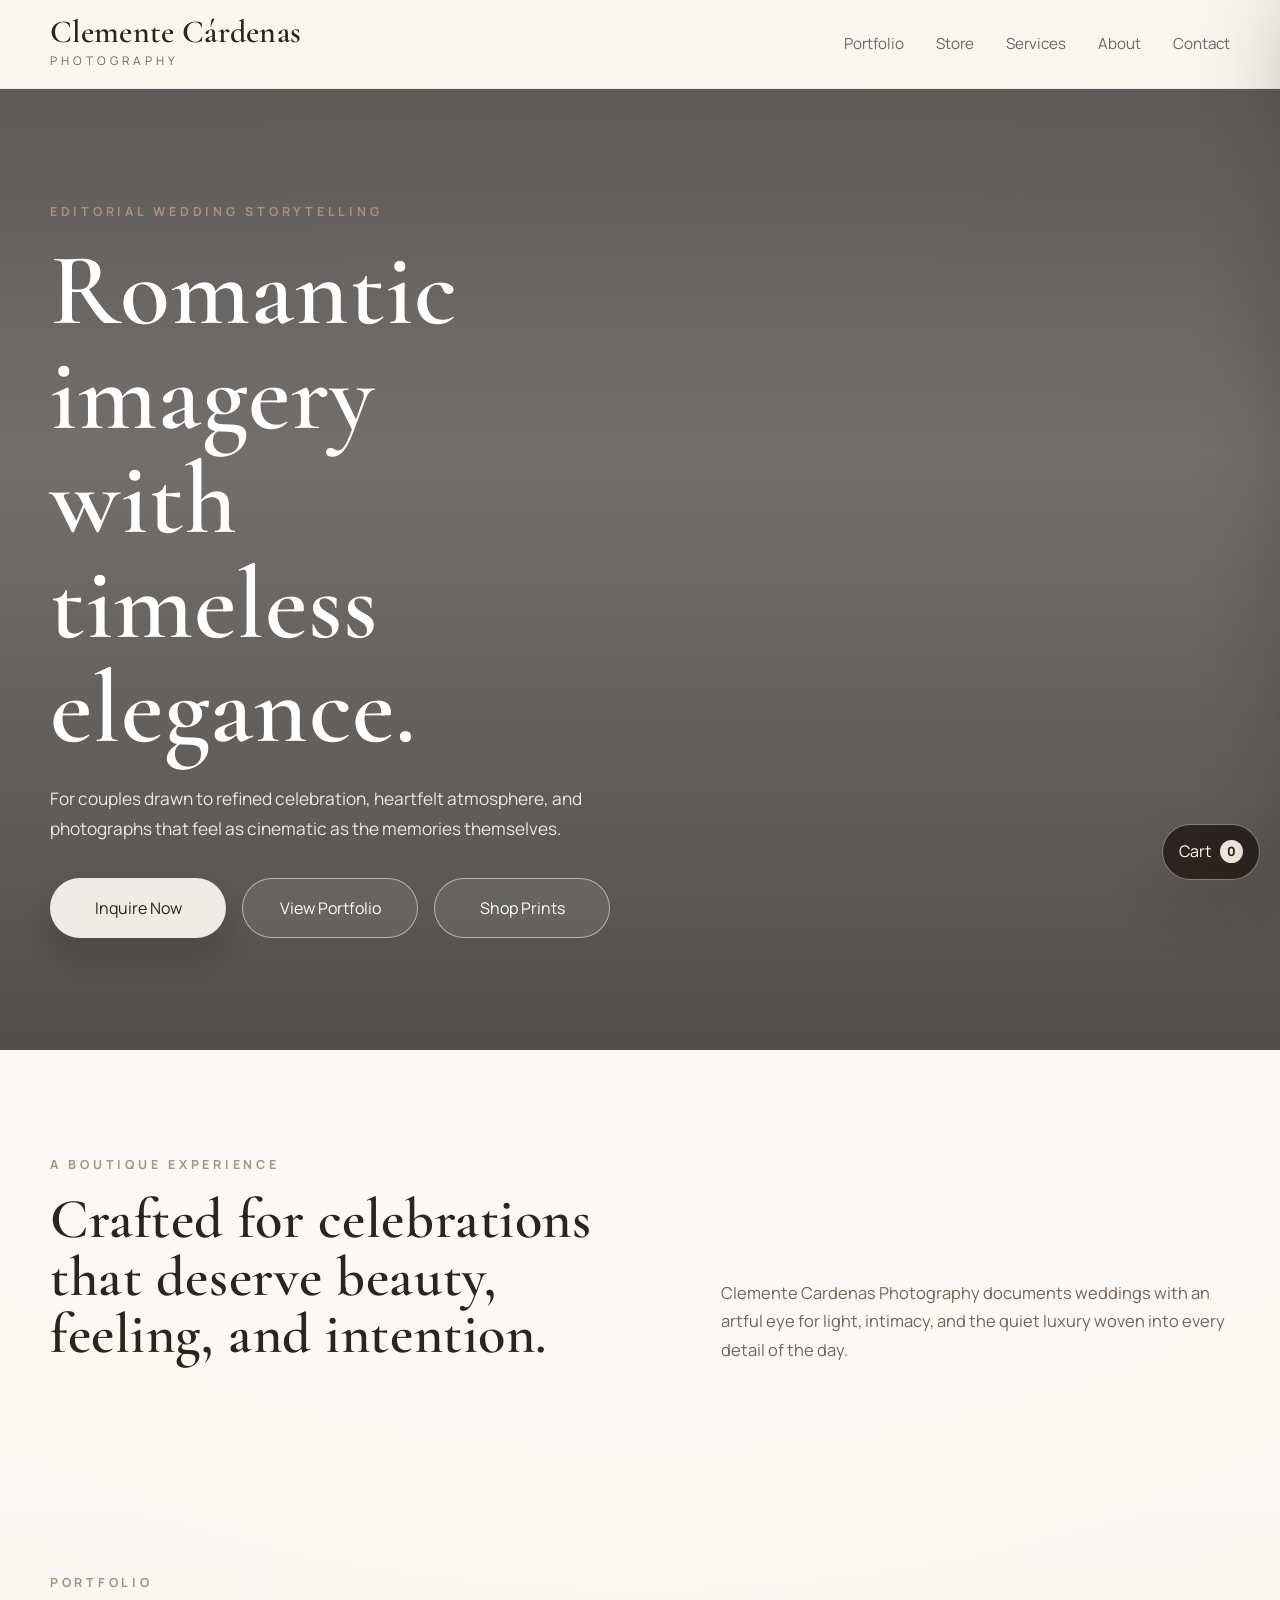
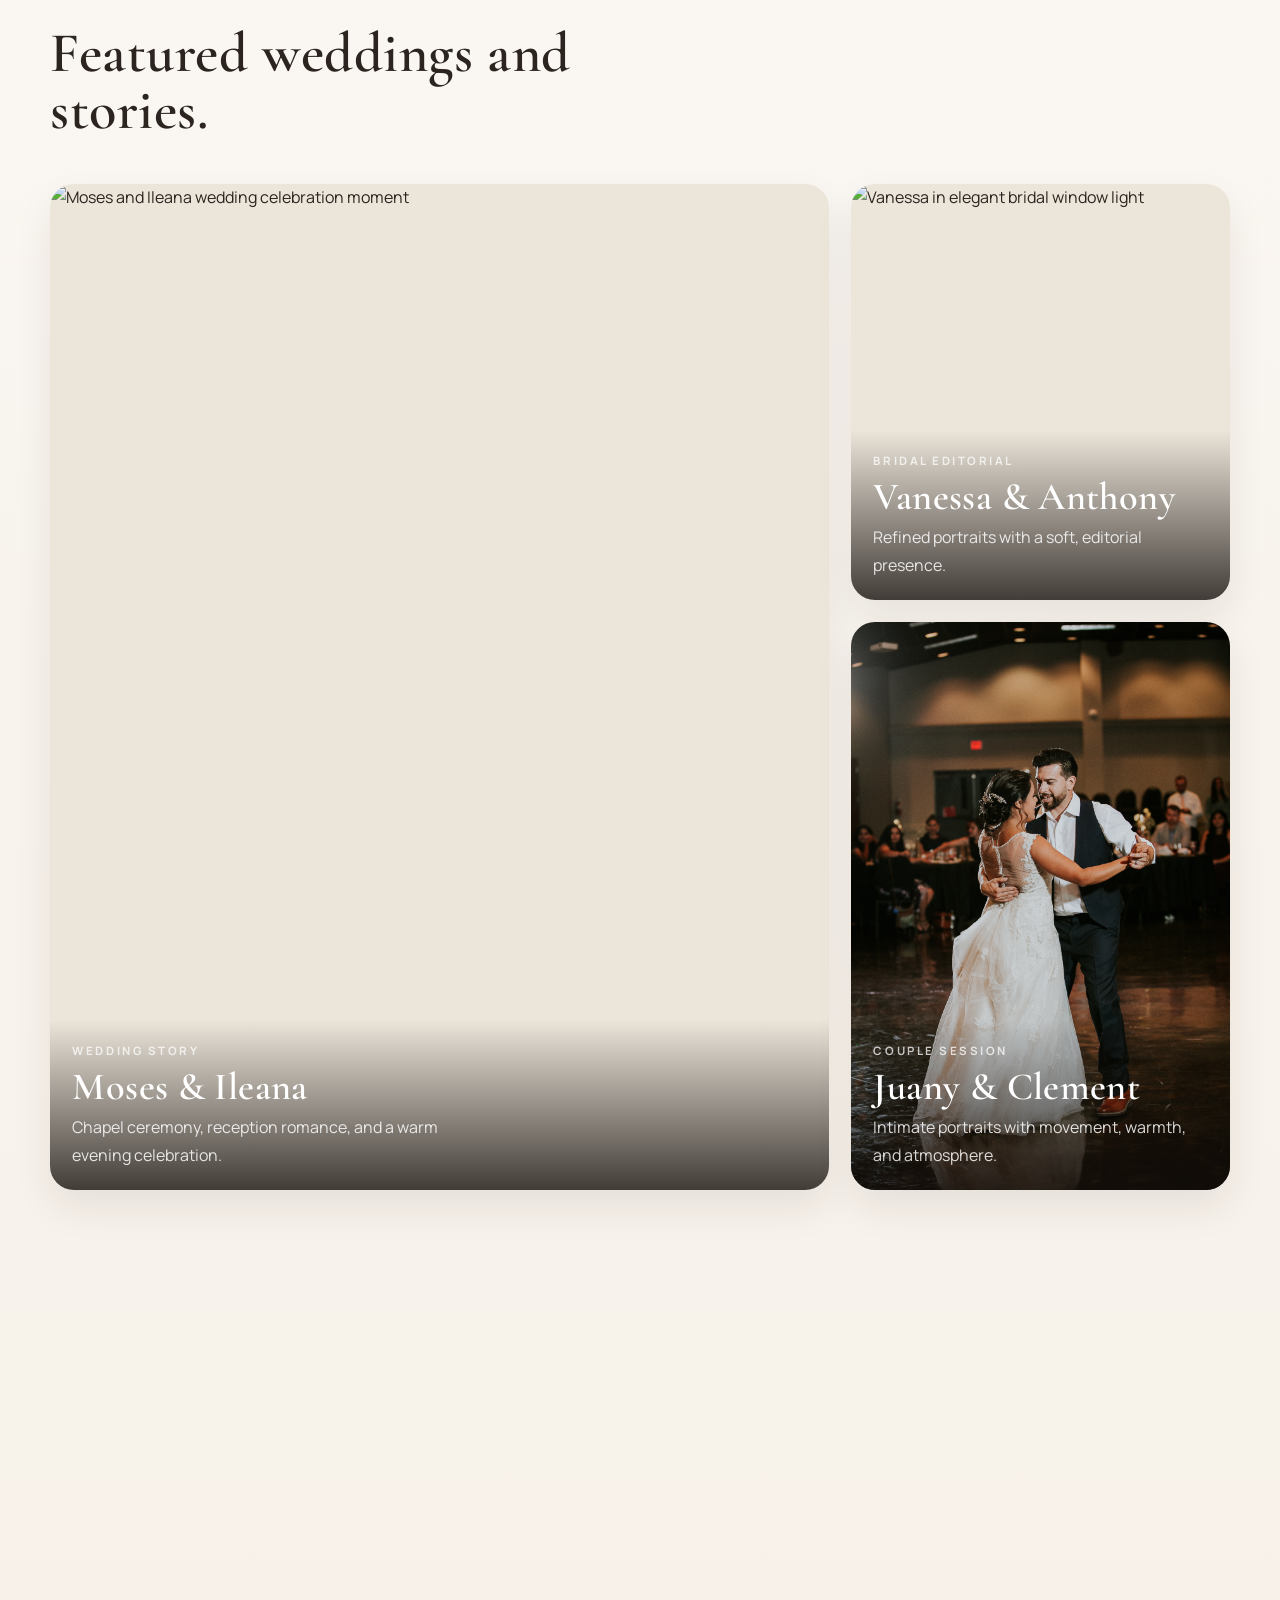
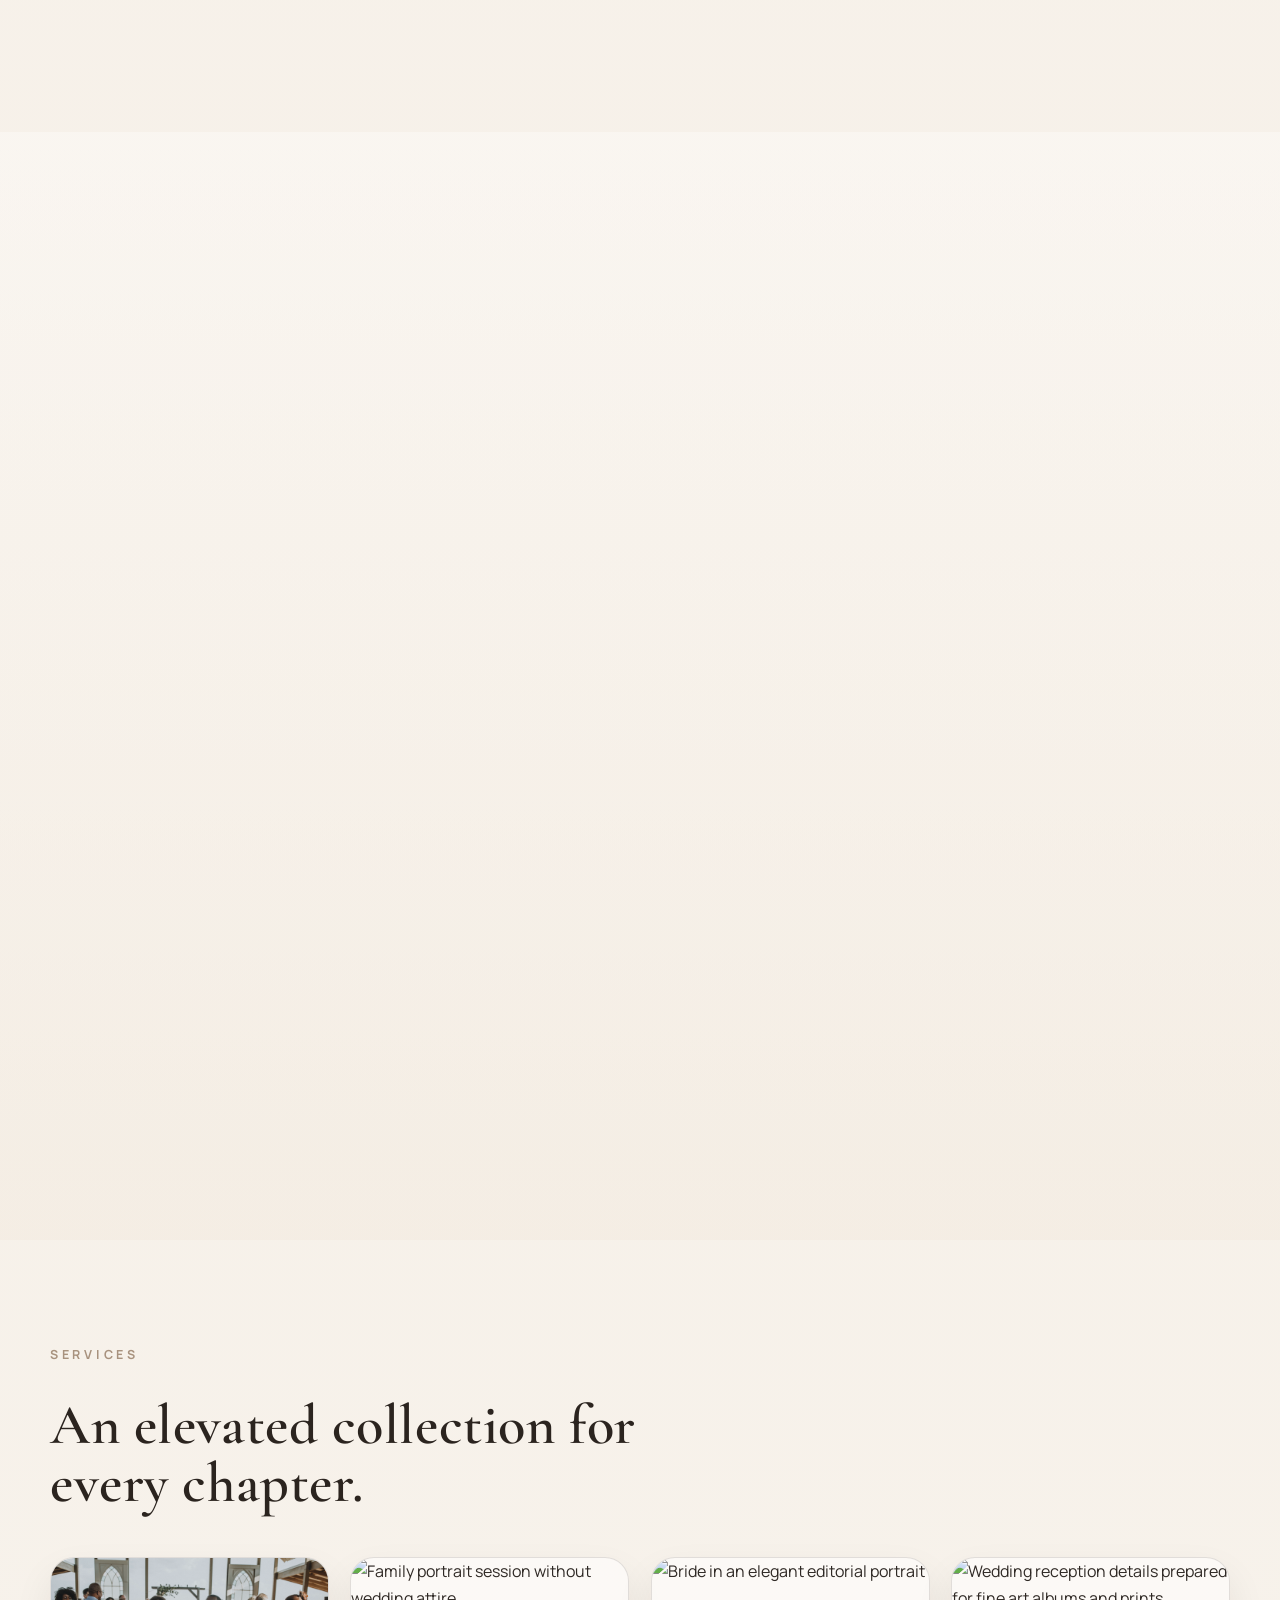
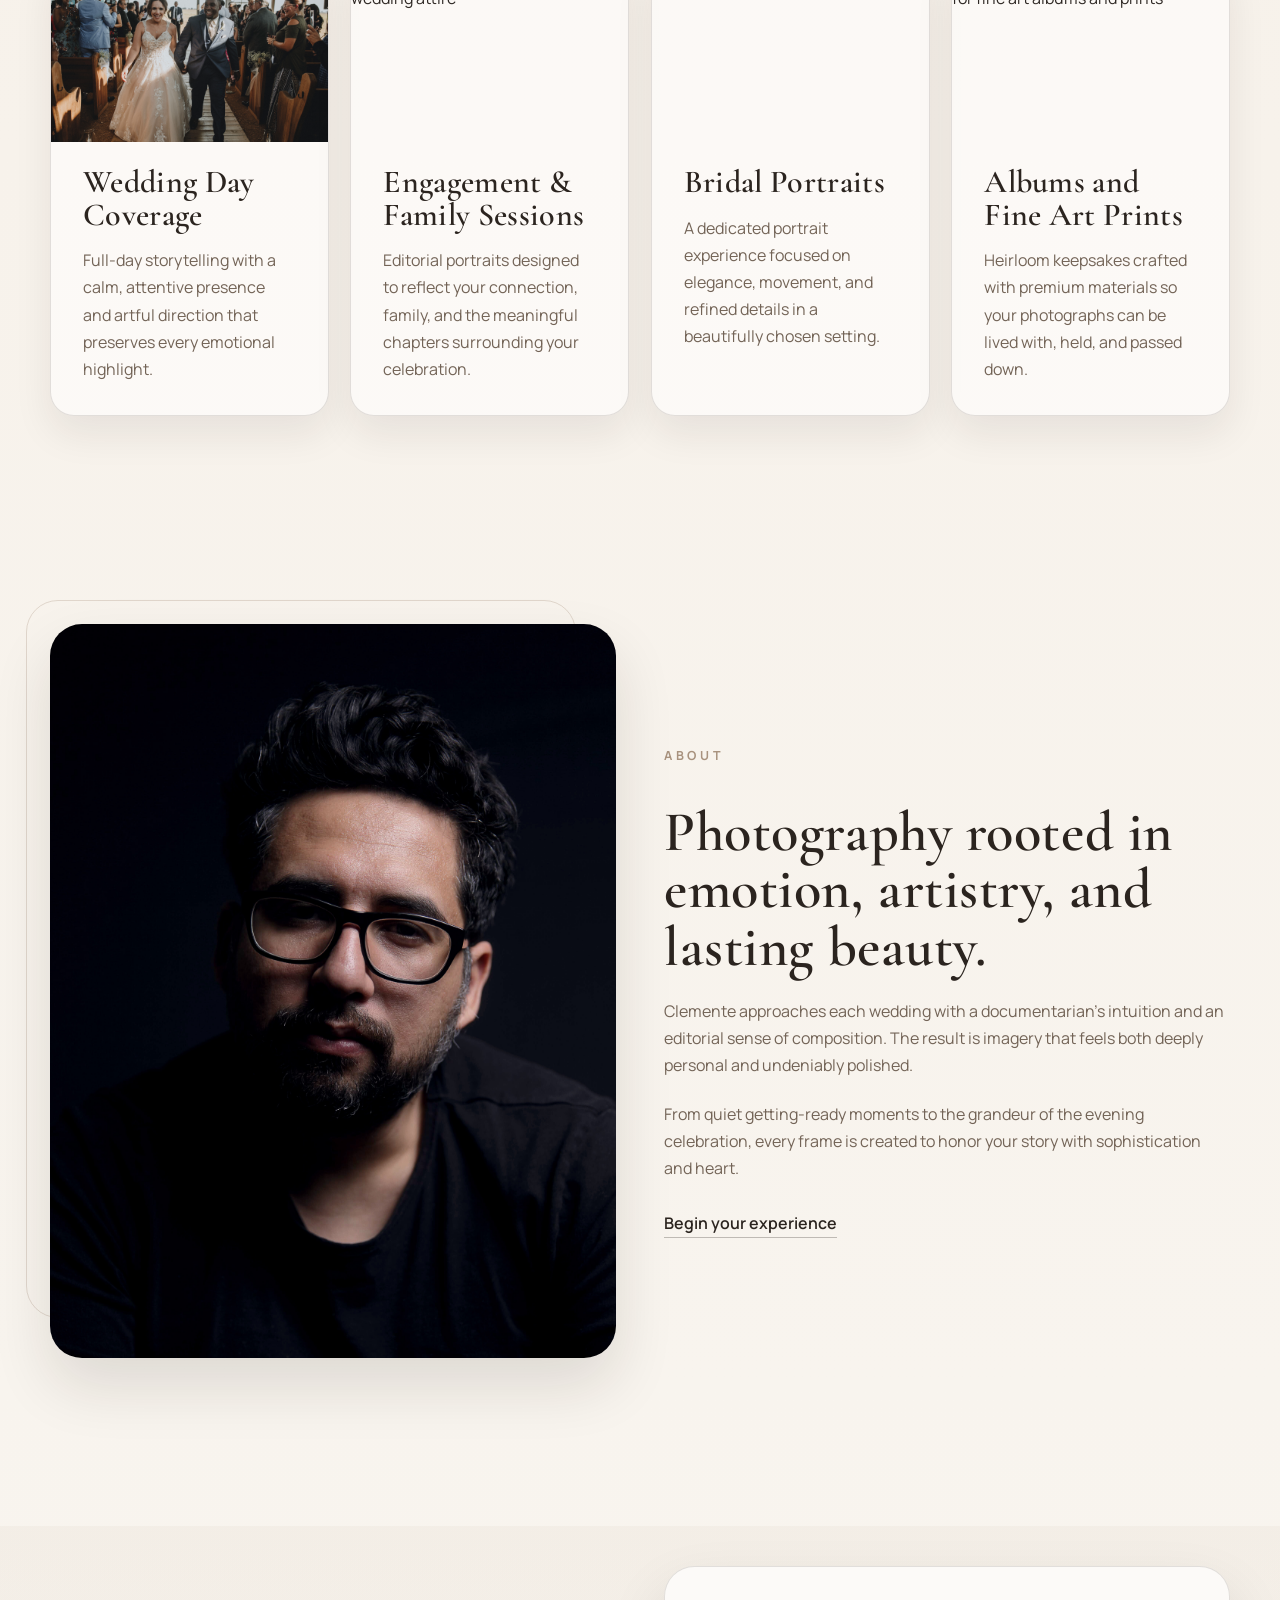
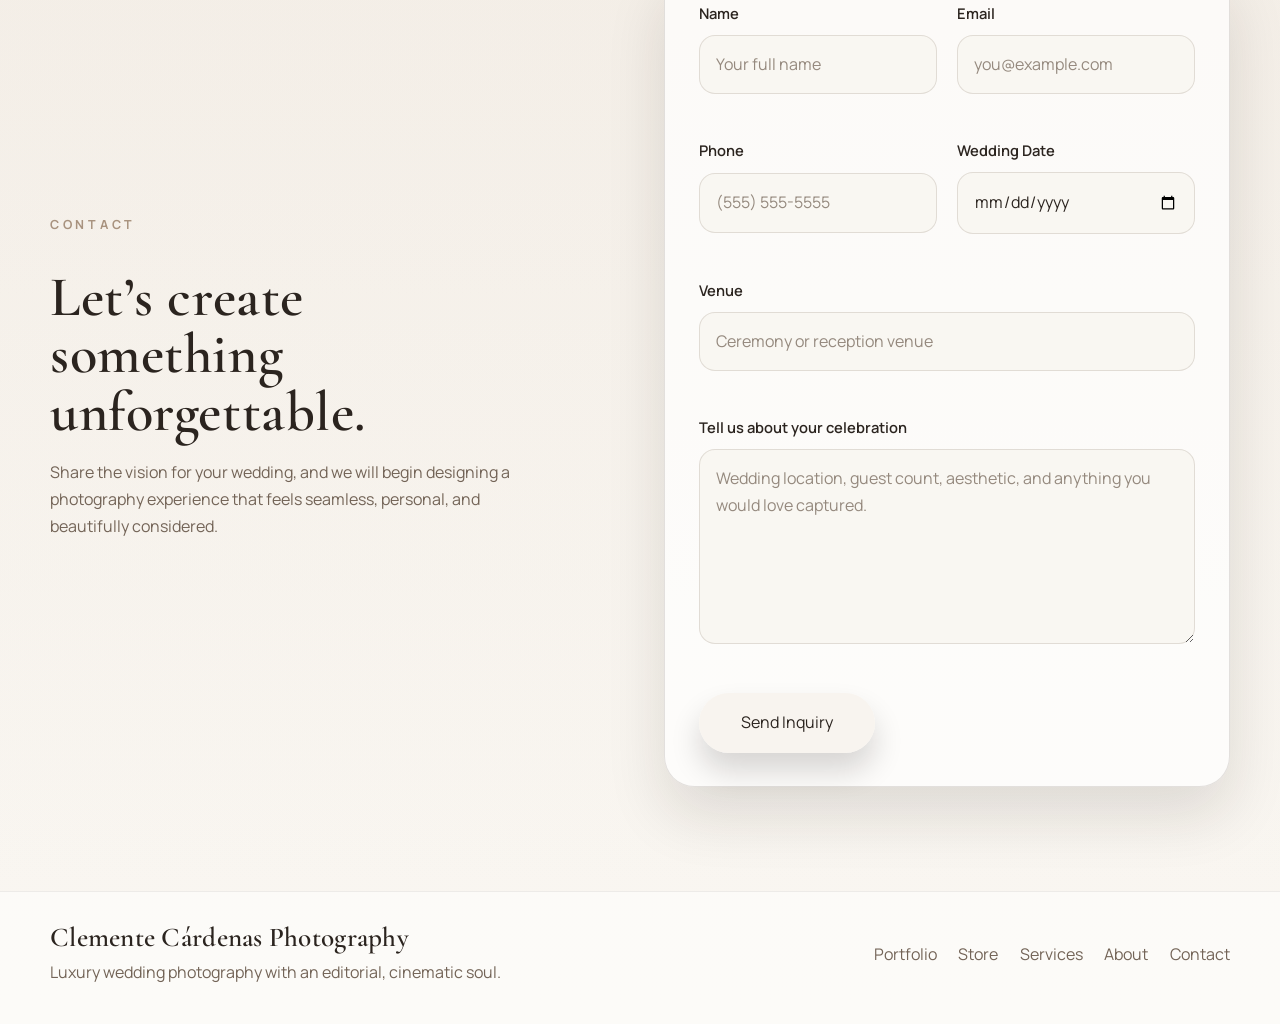
==== commit c134537f: "changes" ====
--- a/index.html
+++ b/index.html
@@ -52,6 +52,7 @@
         <div class="hero-slide is-active" style="background-image: url('images/hero-01.jpg');"></div>
         <div class="hero-slide" style="background-image: url('images/hero-02.jpg');"></div>
         <div class="hero-slide" style="background-image: url('images/hero-03.jpg');"></div>
+        <div class="hero-slide" style="background-image: url('images/6A0A9244.JPG');"></div>
       </div>
       <div class="hero-overlay"></div>
 
@@ -87,46 +88,42 @@
       <div class="section-shell">
         <div class="section-heading">
           <p class="eyebrow">Portfolio</p>
-          <h2>Curated moments, framed with grace.</h2>
-        </div>
-
-        <div class="portfolio-grid">
-          <article class="portfolio-card portrait">
-            <img src="images/vanessa&anthony-303.jpg" alt="Bride standing in window light">
-            <div class="portfolio-overlay">
-              <span>Bridal editorial</span>
-            </div>
-          </article>
-          <article class="portfolio-card landscape">
-            <img src="images/vanessa&anthony-309.jpg" alt="Couple walking through elegant wedding venue">
-            <div class="portfolio-overlay">
-              <span>Wedding day romance</span>
-            </div>
-          </article>
-          <article class="portfolio-card landscape">
-            <img src="images/moses&ileanawedding-500.jpg" alt="Reception details with candlelit table">
-            <div class="portfolio-overlay">
-              <span>Refined details</span>
-            </div>
-          </article>
-          <article class="portfolio-card portrait">
-            <img src="images/juany&clement-526.jpg" alt="Couple portrait at sunset">
-            <div class="portfolio-overlay">
-              <span>Cinematic portraiture</span>
-            </div>
-          </article>
-          <article class="portfolio-card portrait">
-            <img src="images/juany&clement-353.jpg" alt="Elegant engagement session embrace">
-            <div class="portfolio-overlay">
-              <span>Engagement story</span>
-            </div>
-          </article>
-          <article class="portfolio-card landscape">
-            <img src="images/moses&ileanawedding-776.jpg" alt="Wedding ceremony floral aisle">
-            <div class="portfolio-overlay">
-              <span>Signature celebrations</span>
-            </div>
-          </article>
+          <h2>Featured weddings and stories.</h2>
+        </div>
+
+        <div class="portfolio-grid featured-gallery-grid">
+          <a class="portfolio-card featured-gallery-card large" href="moses-ileana.html" aria-label="View the Moses and Ileana wedding gallery">
+            <img src="images/moses&ileanawedding-776.jpg" alt="Moses and Ileana wedding celebration moment">
+            <div class="portfolio-overlay featured-gallery-overlay">
+              <p class="gallery-type">Wedding Story</p>
+              <h3>Moses & Ileana</h3>
+              <span>Chapel ceremony, reception romance, and a warm evening celebration.</span>
+            </div>
+          </a>
+          <a class="portfolio-card featured-gallery-card" href="vanessa-anthony.html" aria-label="View the Vanessa and Anthony wedding gallery">
+            <img src="images/vanessa&anthony-303.jpg" alt="Vanessa in elegant bridal window light">
+            <div class="portfolio-overlay featured-gallery-overlay">
+              <p class="gallery-type">Bridal Editorial</p>
+              <h3>Vanessa & Anthony</h3>
+              <span>Refined portraits with a soft, editorial presence.</span>
+            </div>
+          </a>
+          <a class="portfolio-card featured-gallery-card" href="juany-clement.html" aria-label="View the Juany and Clement session gallery">
+            <img src="images/juany&clement-526.jpg" alt="Juany and Clement in a cinematic couple portrait">
+            <div class="portfolio-overlay featured-gallery-overlay">
+              <p class="gallery-type">Couple Session</p>
+              <h3>Juany & Clement</h3>
+              <span>Intimate portraits with movement, warmth, and atmosphere.</span>
+            </div>
+          </a>
+          <a class="portfolio-card featured-gallery-card" href="analisa-conner.html" aria-label="View the Analisa and Conner family session gallery">
+            <img src="images/analisa&connerfam-26.jpg" alt="Analisa and Conner family portrait session">
+            <div class="portfolio-overlay featured-gallery-overlay">
+              <p class="gallery-type">Family Session</p>
+              <h3>Analisa & Conner</h3>
+              <span>A lifestyle family story with honest connection and natural warmth.</span>
+            </div>
+          </a>
         </div>
       </div>
     </section>
@@ -165,15 +162,15 @@
             </div>
           </article>
 
-          <article class="store-card" data-title="Estate Walk" data-price="165" data-image="images/vanessa&anthony-309.jpg">
-            <img src="images/vanessa&anthony-309.jpg" alt="Couple walking through an elegant estate">
+          <article class="store-card" data-title="Ceremony Joy" data-price="165" data-image="images/6A0A8431.JPG">
+            <img src="images/6A0A8431.JPG" alt="Bride and groom walking joyfully down the ceremony aisle">
             <div class="store-card-body">
-              <p class="store-category">Wedding Romance</p>
-              <h3>Estate Walk</h3>
+              <p class="store-category">Ceremony</p>
+              <h3>Ceremony Joy</h3>
               <p class="store-price">From $165</p>
               <label>
                 Finish
-                <select class="store-option" aria-label="Choose print finish for Estate Walk">
+                <select class="store-option" aria-label="Choose print finish for Ceremony Joy">
                   <option value="12x18 Fine Art Print" data-price="165">12x18 Fine Art Print</option>
                   <option value="20x30 Museum Print" data-price="275">20x30 Museum Print</option>
                   <option value="30x40 Framed Print" data-price="525">30x40 Framed Print</option>
@@ -183,15 +180,15 @@
             </div>
           </article>
 
-          <article class="store-card" data-title="Candlelit Table" data-price="125" data-image="images/moses&ileanawedding-500.jpg">
-            <img src="images/moses&ileanawedding-500.jpg" alt="Candlelit wedding reception detail print">
+          <article class="store-card" data-title="Warm Reception Kiss" data-price="125" data-image="images/6A0A9244.JPG">
+            <img src="images/6A0A9244.JPG" alt="Bride and groom sharing a romantic reception kiss under warm lights">
             <div class="store-card-body">
-              <p class="store-category">Reception Detail</p>
-              <h3>Candlelit Table</h3>
+              <p class="store-category">Reception Romance</p>
+              <h3>Warm Reception Kiss</h3>
               <p class="store-price">From $125</p>
               <label>
                 Finish
-                <select class="store-option" aria-label="Choose print finish for Candlelit Table">
+                <select class="store-option" aria-label="Choose print finish for Warm Reception Kiss">
                   <option value="10x15 Fine Art Print" data-price="125">10x15 Fine Art Print</option>
                   <option value="16x24 Museum Print" data-price="215">16x24 Museum Print</option>
                   <option value="24x36 Framed Print" data-price="425">24x36 Framed Print</option>
@@ -264,6 +261,7 @@
 
         <div class="services-grid">
           <article class="service-card">
+            <img class="service-image service-image-center" src="images/6A0A8431.JPG" alt="Bride and groom walking joyfully down the ceremony aisle">
             <h3>Wedding Day Coverage</h3>
             <p>
               Full-day storytelling with a calm, attentive presence and artful direction
@@ -271,13 +269,15 @@
             </p>
           </article>
           <article class="service-card">
-            <h3>Engagement Sessions</h3>
+            <img class="service-image service-image-family" src="images/analisa&connerfam-26.jpg" alt="Family portrait session without wedding attire">
+            <h3>Engagement & Family Sessions</h3>
             <p>
-              Editorial portraits designed to reflect your connection, style, and the
-              anticipation leading into your celebration.
+              Editorial portraits designed to reflect your connection, family, and the
+              meaningful chapters surrounding your celebration.
             </p>
           </article>
           <article class="service-card">
+            <img class="service-image service-image-portrait" src="images/vanessa&anthony-303.jpg" alt="Bride in an elegant editorial portrait">
             <h3>Bridal Portraits</h3>
             <p>
               A dedicated portrait experience focused on elegance, movement, and refined
@@ -285,6 +285,7 @@
             </p>
           </article>
           <article class="service-card">
+            <img class="service-image service-image-detail" src="images/moses&ileanawedding-500.jpg" alt="Wedding reception details prepared for fine art albums and prints">
             <h3>Albums and Fine Art Prints</h3>
             <p>
               Heirloom keepsakes crafted with premium materials so your photographs can be
--- a/style.css
+++ b/style.css
@@ -379,7 +379,8 @@
 }
 
 .service-card {
-  padding: 2rem;
+  overflow: hidden;
+  padding: 0 0 2rem;
   border: 1px solid var(--color-border);
   border-radius: 1.5rem;
   background: rgba(255, 255, 255, 0.56);
@@ -387,11 +388,51 @@
   transition: transform var(--ease), border-color var(--ease), background-color var(--ease);
 }
 
+.service-image {
+  width: 100%;
+  height: 11.5rem;
+  object-fit: cover;
+  object-position: center;
+  filter: saturate(0.86) contrast(0.96) brightness(1.03);
+  transition: transform 0.75s ease, filter var(--ease);
+}
+
+.service-image-center {
+  object-position: center 42%;
+}
+
+.service-image-family {
+  object-position: center 38%;
+}
+
+.service-image-portrait {
+  object-position: center 18%;
+}
+
+.service-image-detail {
+  object-position: center 46%;
+}
+
+.service-card h3,
+.service-card p {
+  padding: 0 2rem;
+}
+
+.service-card h3 {
+  margin-top: 1.5rem;
+}
+
 .service-card:hover,
 .service-card:focus-within {
   transform: translateY(-6px);
   border-color: rgba(115, 100, 87, 0.3);
   background: rgba(255, 255, 255, 0.72);
+}
+
+.service-card:hover .service-image,
+.service-card:focus-within .service-image {
+  transform: scale(1.04);
+  filter: saturate(0.96) contrast(1) brightness(1.04);
 }
 
 .service-card p {
@@ -861,6 +902,158 @@
   backdrop-filter: blur(4px);
 }
 
+
+.featured-gallery-grid {
+  grid-auto-rows: minmax(26rem, auto);
+}
+
+.featured-gallery-card {
+  display: block;
+  min-height: 26rem;
+}
+
+.featured-gallery-card.large {
+  grid-column: span 8;
+  grid-row: span 2;
+}
+
+.featured-gallery-card:not(.large) {
+  grid-column: span 4;
+}
+
+.featured-gallery-overlay {
+  display: grid;
+  gap: 0.45rem;
+  opacity: 1;
+}
+
+.featured-gallery-overlay h3 {
+  margin: 0;
+  font-size: clamp(2rem, 3vw, 3rem);
+  color: var(--color-white);
+}
+
+.featured-gallery-overlay span {
+  max-width: 24rem;
+  color: rgba(255, 255, 255, 0.84);
+}
+
+.gallery-type {
+  margin: 0;
+  font-size: 0.72rem;
+  font-weight: 700;
+  letter-spacing: 0.22em;
+  text-transform: uppercase;
+  color: rgba(255, 255, 255, 0.74);
+}
+
+.gallery-page main {
+  overflow: visible;
+}
+
+.gallery-hero {
+  min-height: 72vh;
+  display: grid;
+  align-items: end;
+  position: relative;
+  isolation: isolate;
+  color: var(--color-white);
+  background-position: center;
+  background-size: cover;
+}
+
+.gallery-hero::before {
+  content: "";
+  position: absolute;
+  inset: 0;
+  z-index: -1;
+  background: linear-gradient(180deg, rgba(16, 12, 10, 0.22) 0%, rgba(16, 12, 10, 0.68) 100%);
+}
+
+.gallery-hero-content {
+  padding: 7rem 0 4rem;
+}
+
+.gallery-hero h1 {
+  max-width: 11ch;
+}
+
+.gallery-hero p:not(.eyebrow) {
+  max-width: 42rem;
+  color: rgba(255, 255, 255, 0.86);
+}
+
+.gallery-story {
+  display: grid;
+  grid-template-columns: 0.9fr 1.1fr;
+  gap: 3rem;
+  align-items: start;
+}
+
+.gallery-story p {
+  color: var(--color-warm-gray);
+}
+
+.story-meta {
+  display: grid;
+  gap: 1rem;
+  padding-top: 0.3rem;
+  color: var(--color-warm-gray);
+}
+
+.story-meta span {
+  display: block;
+  font-size: 0.75rem;
+  font-weight: 700;
+  letter-spacing: 0.22em;
+  text-transform: uppercase;
+  color: var(--color-taupe);
+}
+
+.full-gallery-grid {
+  column-count: 3;
+  column-gap: 1rem;
+}
+
+.full-gallery-item {
+  display: inline-block;
+  width: 100%;
+  margin: 0 0 1rem;
+  overflow: hidden;
+  border-radius: 8px;
+  background: #ece5da;
+}
+
+.full-gallery-item.wide,
+.full-gallery-item.tall,
+.full-gallery-item.standard {
+  grid-column: auto;
+  grid-row: auto;
+}
+
+.full-gallery-item img {
+  width: 100%;
+  height: auto;
+  object-fit: contain;
+  transition: transform 0.75s ease;
+}
+
+.full-gallery-item:hover img,
+.full-gallery-item:focus-within img {
+  transform: scale(1.04);
+}
+
+.gallery-cta {
+  text-align: center;
+  padding: 6rem 0;
+}
+
+.gallery-cta p {
+  max-width: 38rem;
+  margin: 1rem auto 2rem;
+  color: var(--color-warm-gray);
+}
+
 @media (max-width: 1080px) {
   .services-grid,
   .store-grid {
@@ -868,14 +1061,21 @@
   }
 
   .portfolio-card.portrait,
-  .portfolio-card.landscape {
+  .portfolio-card.landscape,
+  .featured-gallery-card.large,
+  .featured-gallery-card:not(.large) {
     grid-column: span 6;
+  }
+
+  .full-gallery-grid {
+    column-count: 2;
   }
 
   .about-layout,
   .contact-layout,
   .intro,
-  .store-heading {
+  .store-heading,
+  .gallery-story {
     grid-template-columns: 1fr;
   }
 
@@ -946,12 +1146,23 @@
 
   .portfolio-card.portrait,
   .portfolio-card.landscape,
+  .featured-gallery-card.large,
+  .featured-gallery-card:not(.large),
   .form-field-full {
     grid-column: auto;
   }
 
-  .portfolio-card {
+  .full-gallery-grid {
+    column-count: 1;
+  }
+
+  .portfolio-card,
+  .featured-gallery-card {
     min-height: 18rem;
+  }
+
+  .gallery-hero {
+    min-height: 64vh;
   }
 
   .contact-form {
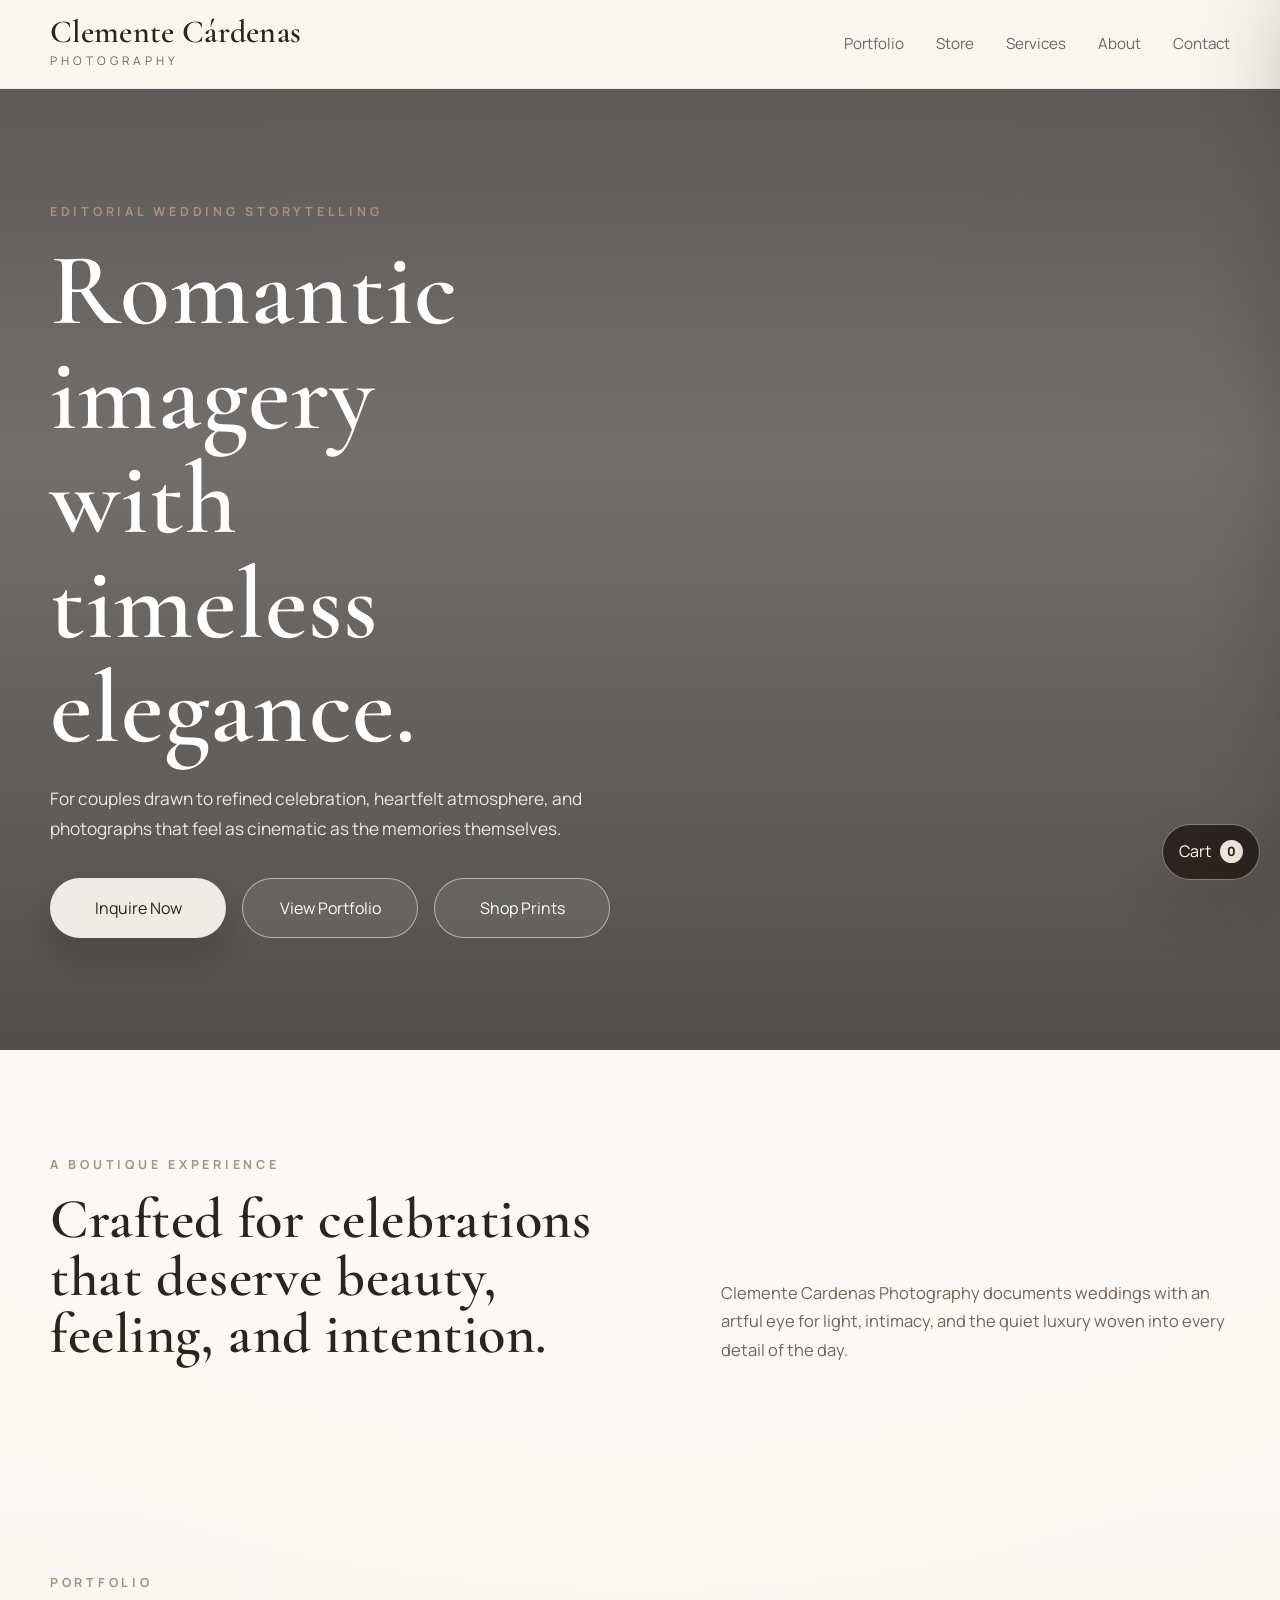
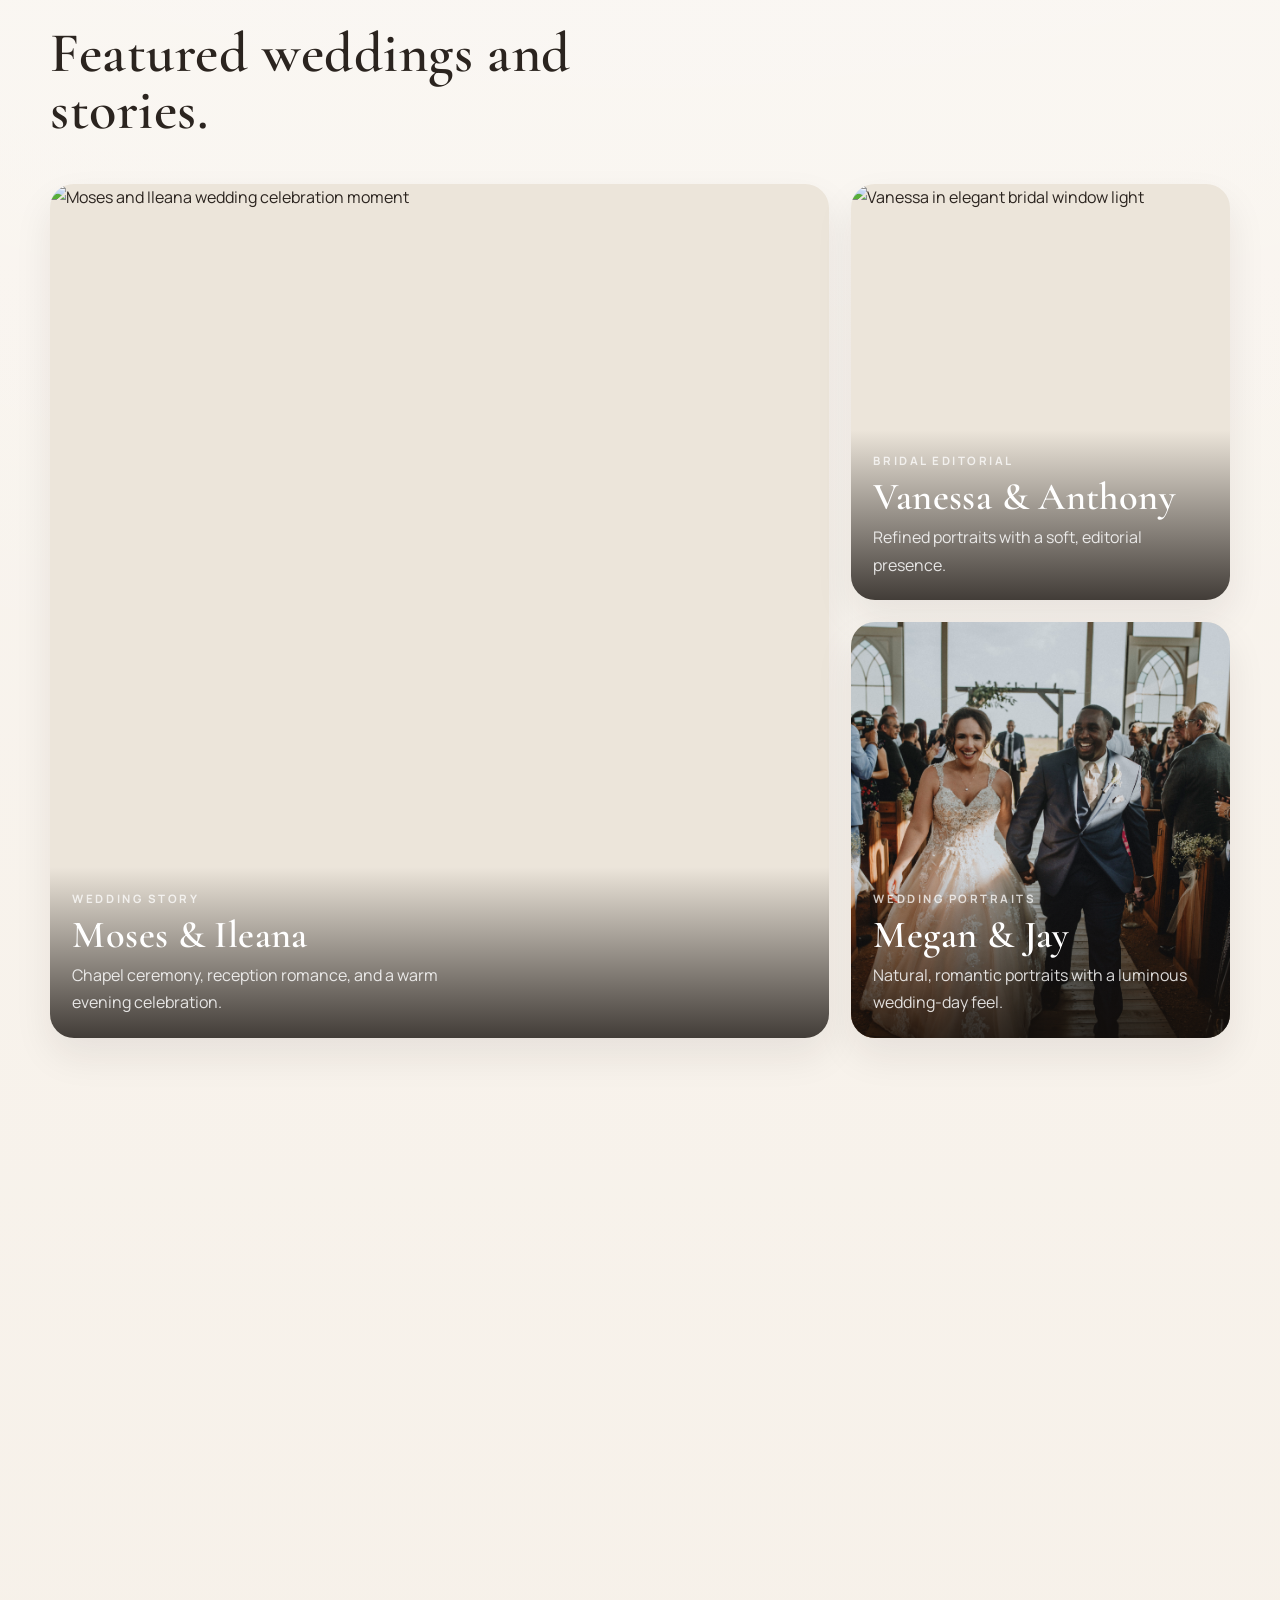
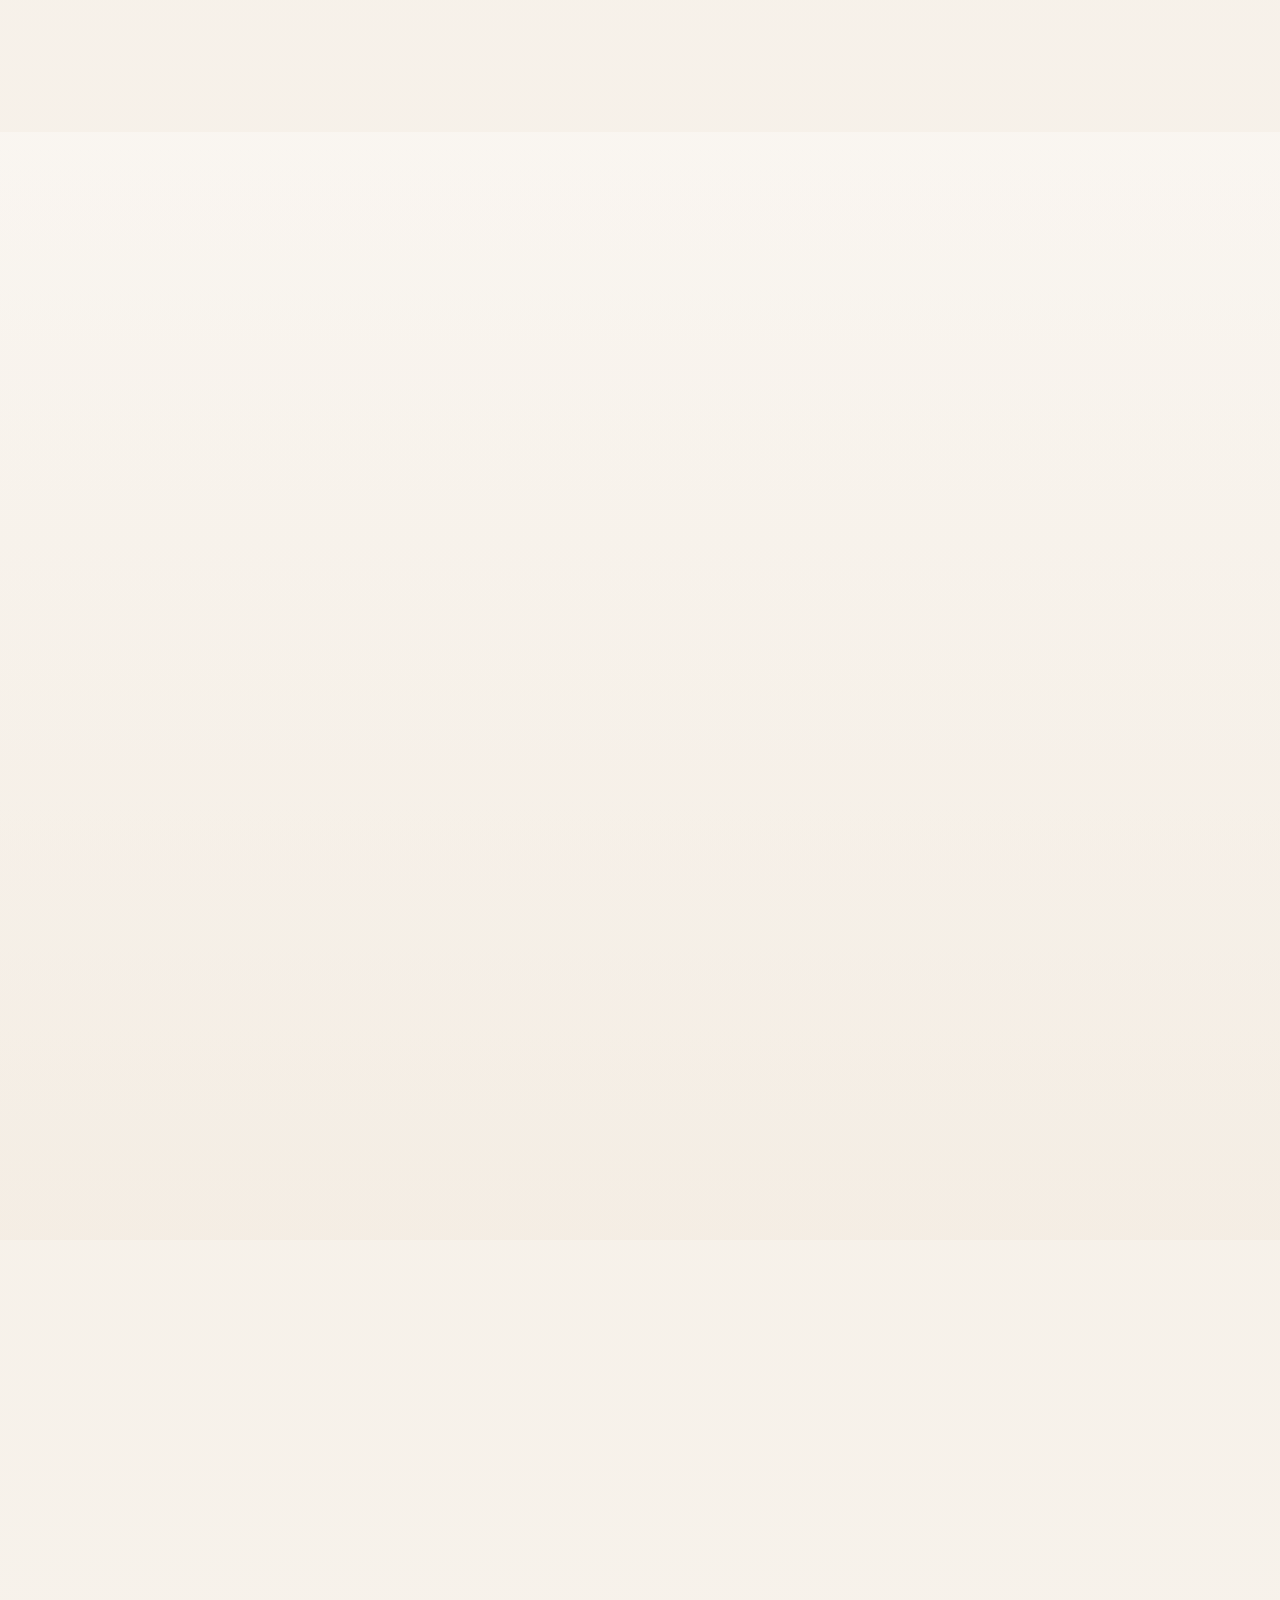
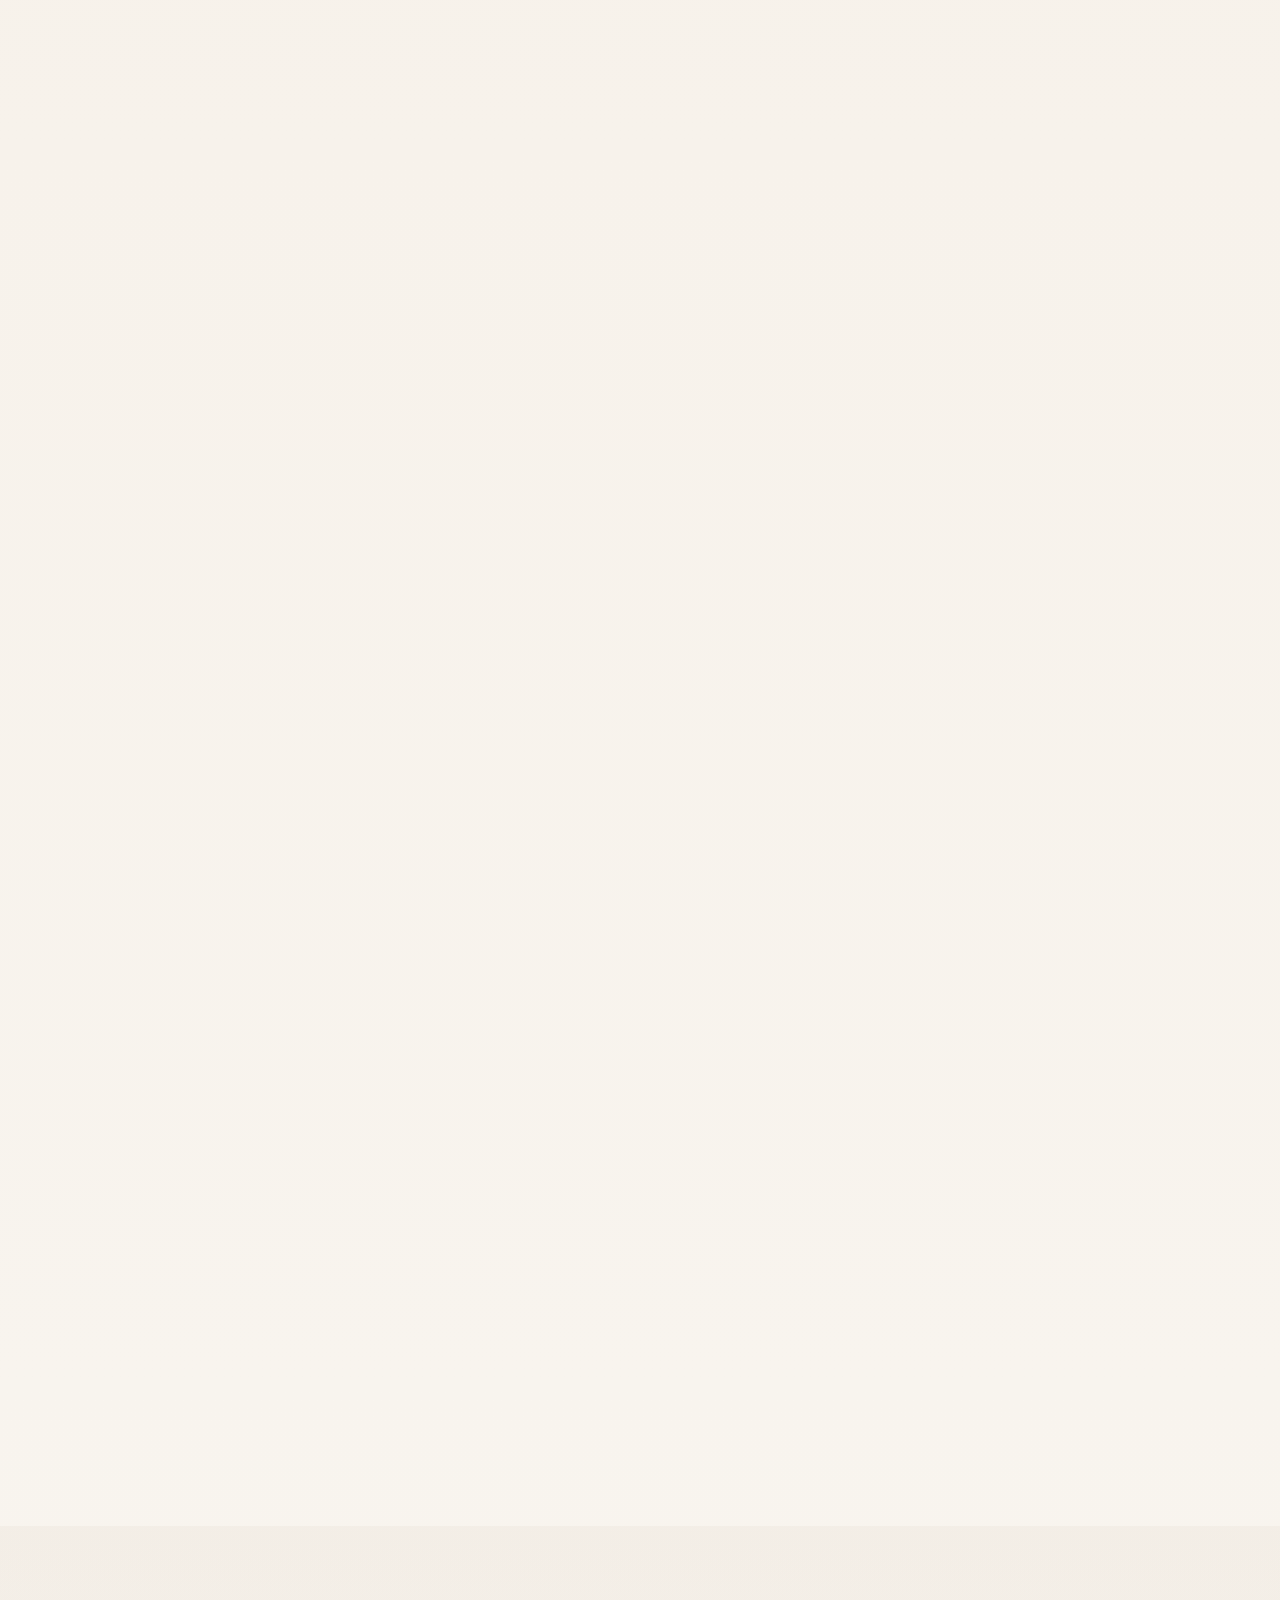
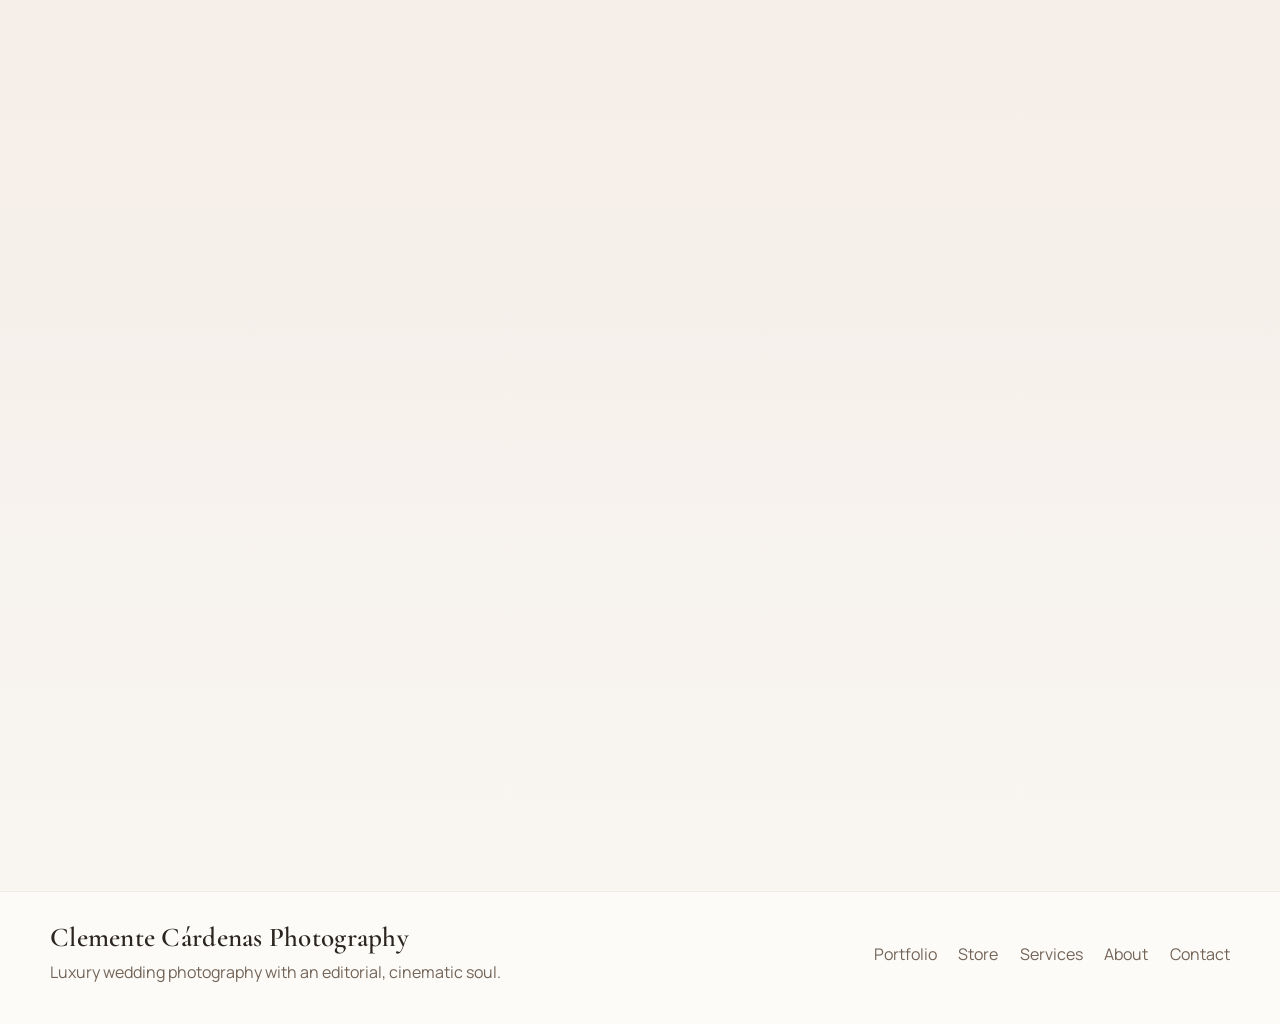
==== commit dc4be8e8: "renamed and added pics" ====
--- a/index.html
+++ b/index.html
@@ -108,6 +108,14 @@
               <span>Refined portraits with a soft, editorial presence.</span>
             </div>
           </a>
+          <a class="portfolio-card featured-gallery-card" href="megan-jay.html" aria-label="View the Megan and Jay wedding gallery">
+            <img src="images/megan&jay.JPG" alt="Megan and Jay wedding portrait in warm natural light">
+            <div class="portfolio-overlay featured-gallery-overlay">
+              <p class="gallery-type">Wedding Portraits</p>
+              <h3>Megan & Jay</h3>
+              <span>Natural, romantic portraits with a luminous wedding-day feel.</span>
+            </div>
+          </a>
           <a class="portfolio-card featured-gallery-card" href="juany-clement.html" aria-label="View the Juany and Clement session gallery">
             <img src="images/juany&clement-526.jpg" alt="Juany and Clement in a cinematic couple portrait">
             <div class="portfolio-overlay featured-gallery-overlay">
